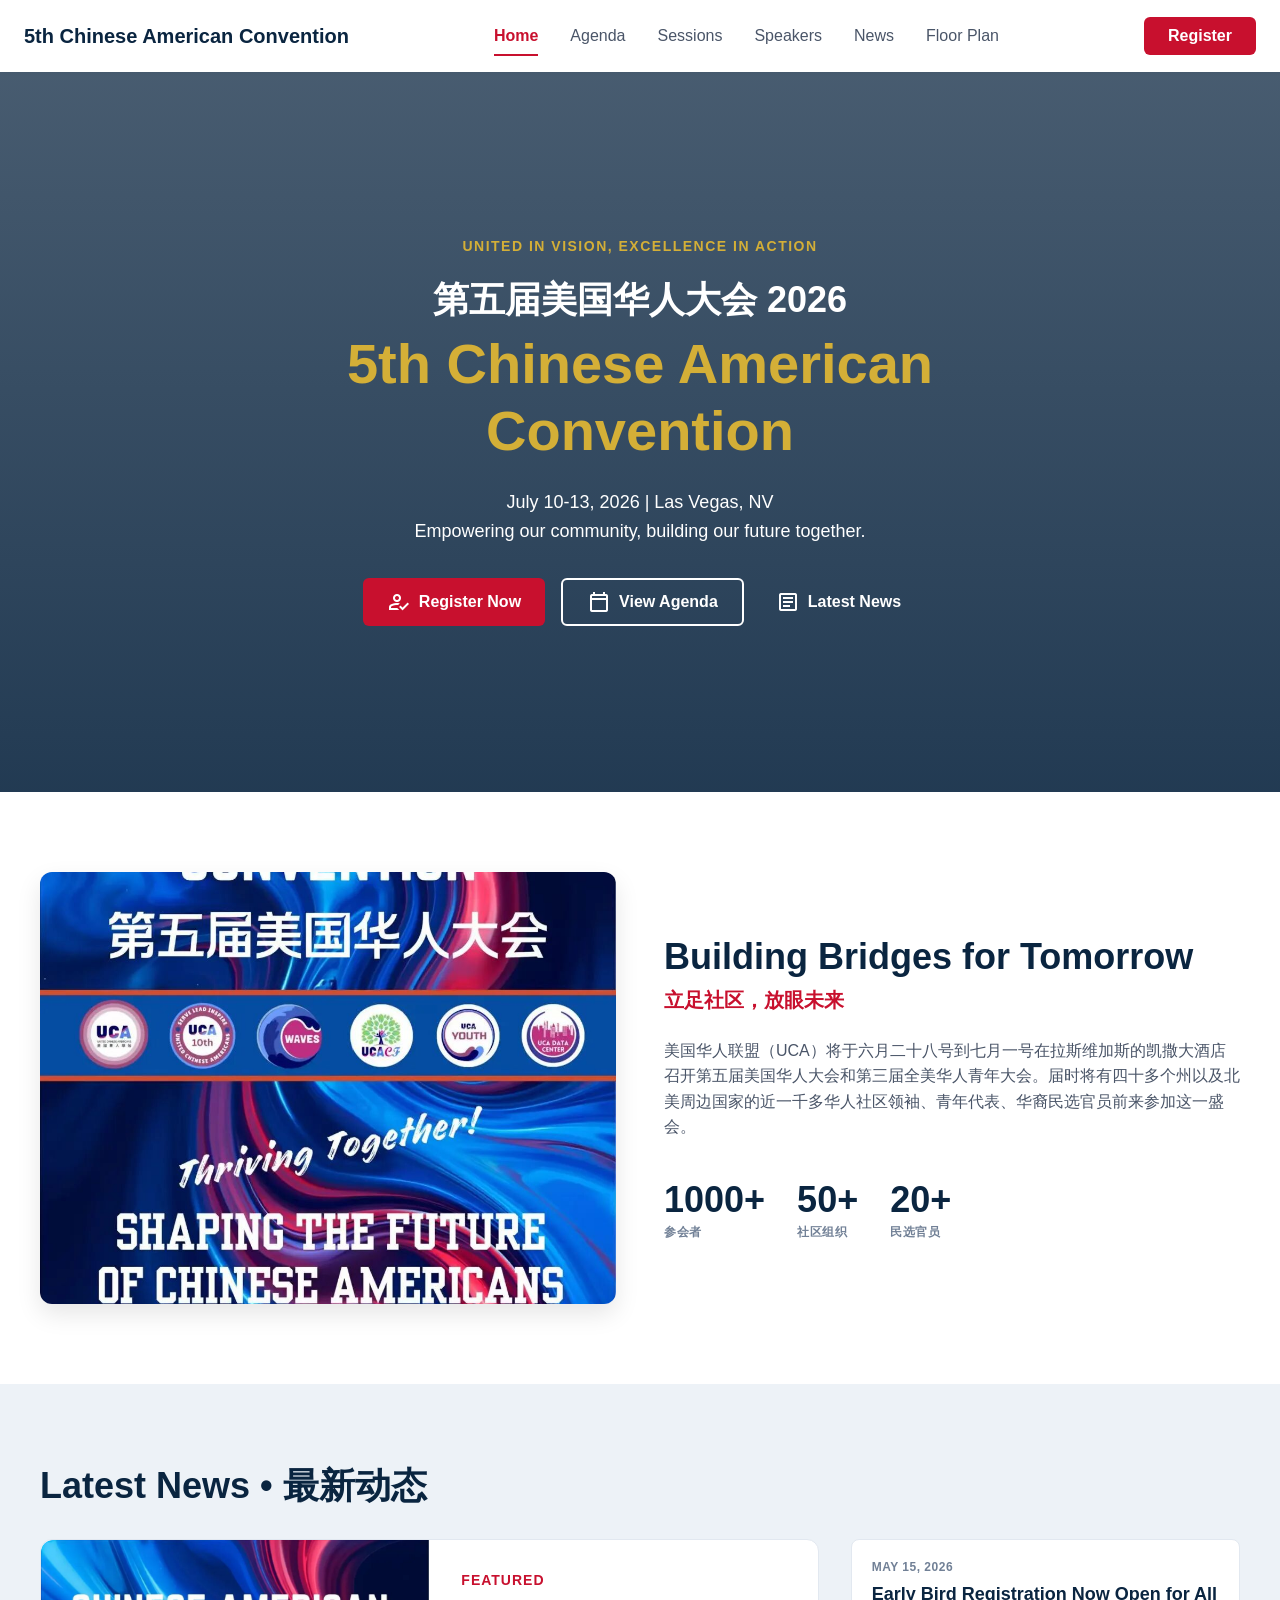
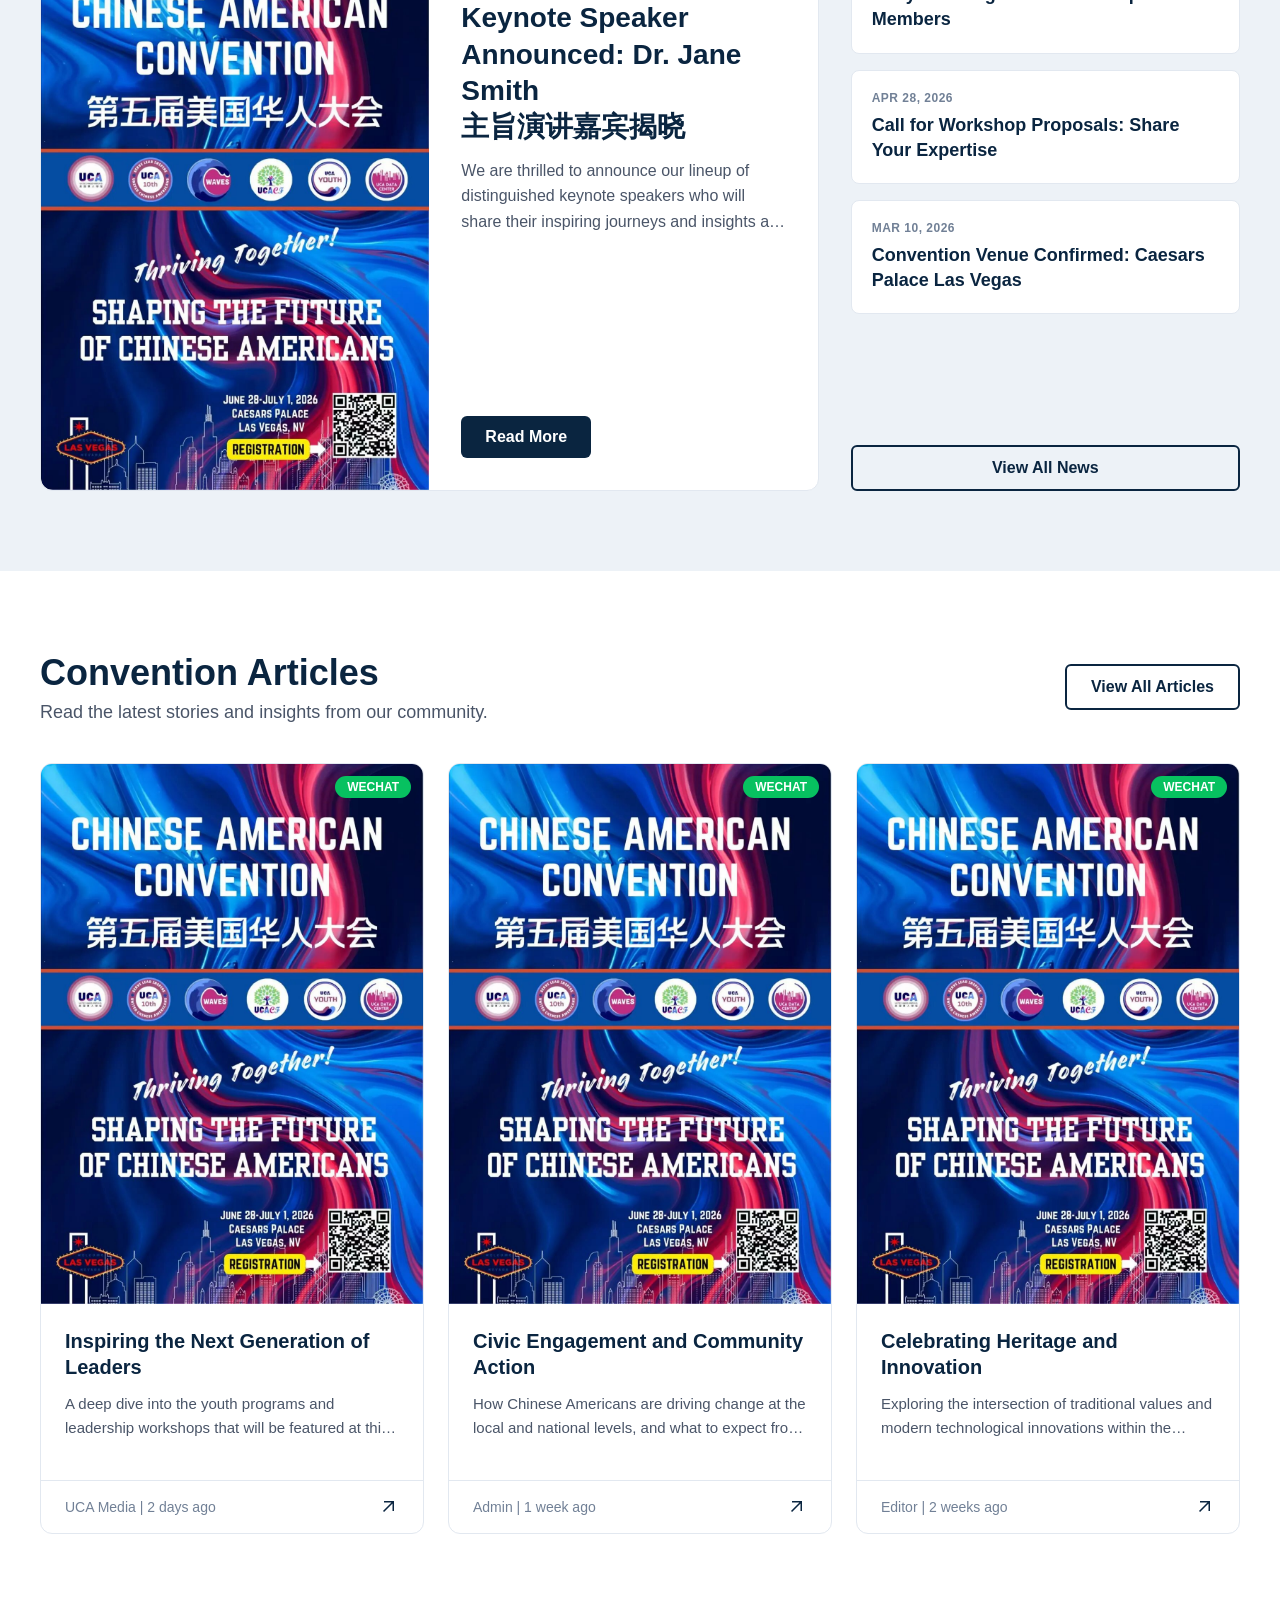
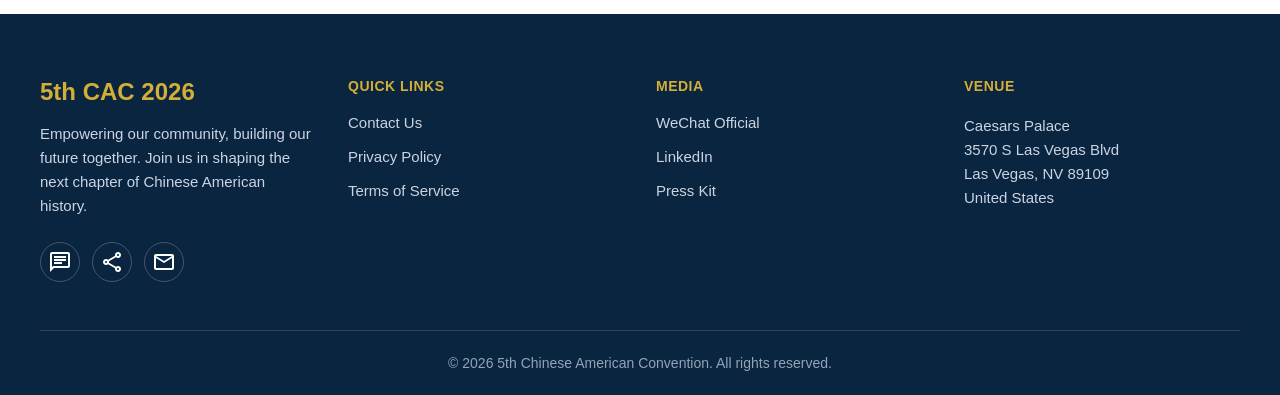
==== index.html @ f48f03fc "index video" ====
<!DOCTYPE html>
<html lang="en">

<head>
    <meta charset="UTF-8">
    <meta name="viewport" content="width=device-width, initial-scale=1.0">
    <title>5th Chinese American Convention</title>

    <!-- Google Material Icons for CTA buttons -->
    <link rel="stylesheet"
        href="https://fonts.googleapis.com/css2?family=Material+Symbols+Outlined:opsz,wght,FILL,GRAD@24,400,0,0" />

    <link rel="stylesheet" href="global.css">
    <link rel="stylesheet" href="styles/index.css">
</head>

<body>
    <!-- Header is injected dynamically here -->
    <div id="header-placeholder"></div>

    <main>
        <section class="hero-section">
            <!-- Background Video -->
            <video class="hero-video-bg" autoplay loop muted playsinline>
                <source src="images/index_cover1.mp4" type="video/mp4">
            </video>

            <div class="hero-content">
                <!-- Kicker -->
                <span class="kicker">United in Vision, Excellence in Action</span>

                <!-- Primary Heading -->
                <h1 class="hero-title">
                    <span class="title-zh">第五届美国华人大会 2026</span>
                    <span class="title-en">5th Chinese American Convention</span>
                </h1>

                <!-- Subheading -->
                <p class="hero-subtitle">July 10-13, 2026 | Las Vegas, NV<br>Empowering our community, building our
                    future together.</p>

                <!-- Button Group -->
                <div class="cta-group">
                    <a href="#" class="btn btn-primary"><span class="material-symbols-outlined">how_to_reg</span>
                        Register Now</a>
                    <a href="#" class="btn btn-secondary"><span class="material-symbols-outlined">calendar_today</span>
                        View Agenda</a>
                    <a href="#" class="btn btn-tertiary"><span class="material-symbols-outlined">article</span> Latest
                        News</a>
                </div>
            </div>
        </section>

        <!-- Split-Screen Feature Section -->
        <section class="feature-section">
            <div class="feature-container">
                <!-- Left Column: Media / Card Container -->
                <div class="feature-media">
                    <img src="images/convention_news3.png" alt="Convention Highlight" class="feature-image">
                </div>

                <!-- Right Column: Text Content & Stats Block -->
                <div class="feature-content">
                    <h2 class="feature-title">Building Bridges for Tomorrow</h2>
                    <h3 class="feature-subtitle">立足社区，放眼未来</h3>

                    <p class="feature-description">
                        美国华人联盟（UCA）将于六月二十八号到七月一号在拉斯维加斯的凯撒大酒店召开第五届美国华人大会和第三届全美华人青年大会。届时将有四十多个州以及北美周边国家的近一千多华人社区领袖、青年代表、华裔民选官员前来参加这一盛会。
                    </p>

                    <!-- Data Metrics / Stats Component -->
                    <div class="feature-stats">
                        <div class="stat-item">
                            <span class="stat-value">1000+</span>
                            <span class="stat-label">参会者</span>
                        </div>
                        <div class="stat-item">
                            <span class="stat-value">50+</span>
                            <span class="stat-label">社区组织</span>
                        </div>
                        <div class="stat-item">
                            <span class="stat-value">20+</span>
                            <span class="stat-label">民选官员</span>
                        </div>
                    </div>
                </div>
            </div>
        </section>

        <!-- Latest News Section -->
        <section class="news-section">
            <div class="news-container">
                <h2 class="news-section-title">Latest News • 最新动态</h2>

                <div class="news-grid-layout">
                    <!-- 1. Left Column: Featured Card Component -->
                    <div class="news-featured-col">
                        <article class="featured-card">
                            <div class="featured-media">
                                <img src="images/convention_news3.png" alt="Featured News Image">
                            </div>
                            <div class="featured-content">
                                <div class="featured-text-stack">
                                    <span class="featured-kicker">FEATURED</span>
                                    <h3 class="featured-title">Keynote Speaker Announced: Dr. Jane Smith <br> 主旨演讲嘉宾揭晓</h3>
                                    <p class="featured-snippet">We are thrilled to announce our lineup of distinguished keynote speakers who will share their inspiring journeys and insights at this year's convention. Join us in welcoming leaders who are shaping the future.</p>
                                </div>
                                <a href="#" class="btn-solid-navy">Read More</a>
                            </div>
                        </article>
                    </div>

                    <!-- 2. Right Column: Secondary Feed Stack -->
                    <div class="news-feed-col">
                        <div class="feed-stack">
                            <article class="feed-card">
                                <time class="feed-date">MAY 15, 2026</time>
                                <h4><a href="#" class="feed-title-link">Early Bird Registration Now Open for All Members</a></h4>
                            </article>
                            <article class="feed-card">
                                <time class="feed-date">APR 28, 2026</time>
                                <h4><a href="#" class="feed-title-link">Call for Workshop Proposals: Share Your Expertise</a></h4>
                            </article>
                            <article class="feed-card">
                                <time class="feed-date">MAR 10, 2026</time>
                                <h4><a href="#" class="feed-title-link">Convention Venue Confirmed: Caesars Palace Las Vegas</a></h4>
                            </article>
                        </div>
                        <!-- Global Navigation Button -->
                        <a href="#" class="btn-outline-navy">View All News</a>
                    </div>
                </div>
            </div>
        </section>

        <!-- Article Listing Section -->
        <section class="articles-section">
            <div class="articles-container">
                <!-- Section Header Block -->
                <div class="articles-header">
                    <div class="articles-title-stack">
                        <h2>Convention Articles</h2>
                        <p>Read the latest stories and insights from our community.</p>
                    </div>
                    
                    <a href="#" class="btn-outline-navy articles-view-all">View All Articles</a>
                </div>

                <!-- Card Grid Container -->
                <div class="articles-grid">
                    <!-- Article Card 1 -->
                    <article class="article-card">
                        <a href="#" class="article-card-link">
                            <div class="article-media">
                                <span class="article-badge">WeChat</span>
                                <img src="images/convention_news3.png" alt="Article Thumbnail">
                            </div>
                            <div class="article-body">
                                <h3 class="article-title">Inspiring the Next Generation of Leaders</h3>
                                <p class="article-excerpt">A deep dive into the youth programs and leadership workshops that will be featured at this year's convention to build our future together.</p>
                            </div>
                            <div class="article-footer">
                                <span class="article-meta">UCA Media | 2 days ago</span>
                                <span class="material-symbols-outlined article-icon">arrow_outward</span>
                            </div>
                        </a>
                    </article>

                    <!-- Article Card 2 -->
                    <article class="article-card">
                        <a href="#" class="article-card-link">
                            <div class="article-media">
                                <span class="article-badge">WeChat</span>
                                <img src="images/convention_news3.png" alt="Article Thumbnail">
                            </div>
                            <div class="article-body">
                                <h3 class="article-title">Civic Engagement and Community Action</h3>
                                <p class="article-excerpt">How Chinese Americans are driving change at the local and national levels, and what to expect from our policy roundtable discussions.</p>
                            </div>
                            <div class="article-footer">
                                <span class="article-meta">Admin | 1 week ago</span>
                                <span class="material-symbols-outlined article-icon">arrow_outward</span>
                            </div>
                        </a>
                    </article>

                    <!-- Article Card 3 -->
                    <article class="article-card">
                        <a href="#" class="article-card-link">
                            <div class="article-media">
                                <span class="article-badge">WeChat</span>
                                <img src="images/convention_news3.png" alt="Article Thumbnail">
                            </div>
                            <div class="article-body">
                                <h3 class="article-title">Celebrating Heritage and Innovation</h3>
                                <p class="article-excerpt">Exploring the intersection of traditional values and modern technological innovations within the Chinese American diaspora.</p>
                            </div>
                            <div class="article-footer">
                                <span class="article-meta">Editor | 2 weeks ago</span>
                                <span class="material-symbols-outlined article-icon">arrow_outward</span>
                            </div>
                        </a>
                    </article>
                </div>
            </div>
        </section>
    </main>

    <!-- Footer is injected dynamically here -->
    <div id="footer-placeholder"></div>

    <script src="global.js"></script>
    <script src="scripts/index.js"></script>
</body>

</html>
---- global.css ----
:root {
    --brand-navy: #0A2540;
    --brand-red: #C8102E;
    --text-grey: #4A5568;
    --light-grey: #EDF2F7;
    --border-grey: #E2E8F0;
    --bg-white: #ffffff;
    --font-family: -apple-system, BlinkMacSystemFont, "Segoe UI", Roboto, Helvetica, Arial, sans-serif;
}

* {
    margin: 0;
    padding: 0;
    box-sizing: border-box;
}

body {
    font-family: var(--font-family);
}

/* ==================================
   Main Navbar (Desktop Architecture)
==================================== */
.main-navbar {
    display: flex;
    align-items: center;
    justify-content: space-between;
    padding: 0 24px;
    height: 72px;
    background-color: var(--bg-white);
    box-shadow: 0 2px 4px rgba(0,0,0,0.05);
}

.brand-logo {
    font-weight: 700;
    color: var(--brand-navy);
    font-size: 1.25rem;
}

.desktop-nav ul {
    display: flex;
    list-style: none;
    gap: 32px;
}

.desktop-nav a {
    position: relative;
    text-decoration: none;
    color: var(--text-grey);
    font-weight: 400;
    padding: 8px 0;
    transition: color 0.3s ease;
}

/* Active Indicator with Left-to-Right Animation */
.desktop-nav a::after {
    content: '';
    position: absolute;
    left: 0;
    bottom: -4px;
    width: 100%;
    height: 2px;
    background-color: var(--brand-red);
    transform: scaleX(0);
    transform-origin: left;
    transition: transform 0.3s ease-in-out;
}

.desktop-nav a:hover {
    color: var(--brand-red);
}

.desktop-nav a:hover::after {
    transform: scaleX(1);
}

.desktop-nav a.active {
    color: var(--brand-red);
    font-weight: 700;
}

.desktop-nav a.active::after {
    transform: scaleX(1);
}

/* CTA Button */
.cta-btn {
    background-color: var(--brand-red);
    color: var(--bg-white);
    border: none;
    padding: 10px 24px;
    border-radius: 6px;
    font-weight: 700;
    font-size: 1rem;
    cursor: pointer;
    transition: background-color 0.2s ease;
}

.cta-btn:hover {
    background-color: #a80c25;
}

.mobile-only {
    display: none;
}

/* ==================================
   Mobile Drawer Overlay Layout
==================================== */
.drawer-overlay {
    position: fixed;
    top: 0; left: 0;
    width: 100%; height: 100%;
    background-color: rgba(10, 37, 64, 0.4);
    z-index: 998;
    opacity: 0;
    pointer-events: none;
    transition: opacity 0.3s ease;
}

.drawer-overlay.open {
    opacity: 1;
    pointer-events: auto;
}

.mobile-drawer {
    position: fixed;
    top: 0;
    right: -100%;
    width: 100%;
    max-width: 400px;
    height: 100vh;
    background-color: var(--bg-white);
    z-index: 999;
    display: flex;
    flex-direction: column;
    transition: right 0.4s cubic-bezier(0.4, 0, 0.2, 1);
    box-shadow: -4px 0 15px rgba(0, 0, 0, 0.1);
}

.mobile-drawer.open {
    right: 0;
}

.drawer-content {
    flex: 1;
    padding: 24px;
    overflow-y: auto;
    min-height: 0;
}

/* 1. Drawer Header */
.drawer-header {
    display: flex;
    justify-content: space-between;
    align-items: center;
    margin-bottom: 24px;
}

.drawer-brand {
    display: flex;
    align-items: center;
    gap: 8px;
    font-weight: 700;
    color: var(--brand-navy);
    font-size: 1.1rem;
}

.icon-5 {
    background-color: var(--brand-navy);
    color: var(--bg-white);
    width: 28px;
    height: 28px;
    display: inline-flex;
    align-items: center;
    justify-content: center;
    border-radius: 4px;
}

.close-btn {
    background: none;
    border: none;
    font-size: 2rem;
    color: var(--text-grey);
    cursor: pointer;
    line-height: 1;
}

/* 2. Localization Toggle */
.localization-toggle {
    display: flex;
    background-color: var(--light-grey);
    padding: 4px;
    border-radius: 24px;
    margin-bottom: 24px;
}

.lang-btn {
    flex: 1;
    border: none;
    background: transparent;
    padding: 10px;
    border-radius: 20px;
    font-weight: 600;
    color: var(--text-grey);
    cursor: pointer;
    transition: 0.3s;
}

.lang-btn.active {
    background-color: var(--brand-navy);
    color: var(--bg-white);
}

/* 3. Vertical Navigation Links */
.mobile-nav ul {
    list-style: none;
}

.mobile-nav a {
    display: block;
    padding: 16px;
    text-decoration: none;
    color: var(--brand-navy);
    font-weight: 700;
    border-radius: 8px;
    margin-bottom: 8px;
    transition: 0.2s;
}

.mobile-nav a.active {
    background-color: var(--brand-red);
    color: var(--bg-white);
    box-shadow: 0 4px 10px rgba(200, 16, 46, 0.25);
}

/* 5. Sticky Bottom CTA */
.drawer-footer {
    padding: 24px;
    background-color: var(--bg-white);
    border-top: 1px solid var(--border-grey);
}

.sticky-cta {
    width: 100%;
    display: inline-flex;
    align-items: center;
    justify-content: center;
    gap: 10px;
    background-color: var(--brand-red);
    color: var(--bg-white);
    padding: 16px;
    border: none;
    border-radius: 8px;
    font-size: 1rem;
    font-weight: 700;
    cursor: pointer;
}

.microcopy {
    text-align: center;
    margin-top: 12px;
    font-size: 0.75rem;
    color: var(--text-grey);
    text-transform: uppercase;
}

/* ==================================
   Responsive Viewport Architecture
==================================== */
@media (max-width: 768px) {
    .desktop-nav, .desktop-only {
        display: none;
    }
    .mobile-only {
        display: flex;
        background: none;
        border: none;
        color: var(--brand-navy);
        cursor: pointer;
        align-items: center;
    }
}

/* ==================================
   Global Footer Architecture
==================================== */
.main-footer {
    background-color: var(--brand-navy);
    color: var(--bg-white);
    padding: 64px 24px 24px;
}

.footer-container {
    max-width: 1200px;
    margin: 0 auto;
    display: flex;
    flex-direction: column;
}

/* 1. Main Footer Grid Layout */
.footer-grid {
    display: grid;
    grid-template-columns: repeat(4, 1fr);
    gap: 32px;
    margin-bottom: 48px;
}

.footer-col {
    display: flex;
    flex-direction: column;
}

.footer-brand {
    color: var(--gold-accent, #D4AF37);
    font-size: 1.5rem;
    font-weight: 800;
    margin-bottom: 16px;
}

.footer-summary {
    color: #CBD5E1; /* Light gray */
    font-size: 0.9375rem;
    line-height: 1.6;
    margin-bottom: 24px;
}

.social-icons {
    display: flex;
    flex-direction: row;
    gap: 12px;
}

.social-icon {
    display: inline-flex;
    align-items: center;
    justify-content: center;
    width: 40px;
    height: 40px;
    border-radius: 50%;
    border: 1px solid #475569;
    color: var(--bg-white);
    text-decoration: none;
    transition: all 0.2s ease;
}

.social-icon:hover {
    border-color: var(--gold-accent, #D4AF37);
    color: var(--gold-accent, #D4AF37);
    background-color: rgba(212, 175, 55, 0.1);
}

.footer-heading {
    color: var(--gold-accent, #D4AF37);
    font-size: 0.875rem;
    font-weight: 700;
    text-transform: uppercase;
    margin-bottom: 20px;
    letter-spacing: 0.5px;
}

.footer-nav {
    list-style: none;
    display: flex;
    flex-direction: column;
    gap: 16px;
    padding: 0;
}

.footer-nav a {
    color: #CBD5E1;
    text-decoration: none;
    font-size: 0.9375rem;
    transition: color 0.2s ease;
}

.footer-nav a:hover {
    color: var(--gold-accent, #D4AF37);
}

.footer-address {
    color: #CBD5E1;
    font-size: 0.9375rem;
    line-height: 1.6;
    font-style: normal;
}

/* 2. Copyright Sub-Footer Bar */
.footer-bottom {
    border-top: 1px solid #334155;
    padding-top: 24px;
    text-align: center;
}

.footer-bottom p {
    color: #94A3B8; /* Muted gray */
    font-size: 0.875rem;
}

/* Responsive Reflow Optimization */
@media (max-width: 900px) {
    .footer-grid {
        grid-template-columns: repeat(2, 1fr);
        gap: 40px 24px;
    }
}

@media (max-width: 768px) {
    .footer-grid {
        grid-template-columns: 1fr;
        gap: 40px;
    }
    
    .footer-bottom {
        padding-top: 32px;
    }
}
---- styles/index.css ----
:root {
    --gold-accent: #D4AF37;
}

/* ==================================
   1. Background Layer
==================================== */
.hero-section {
    position: relative;
    min-height: 80vh;
    display: flex;
    flex-direction: column;
    align-items: center;
    justify-content: center;
    text-align: center;
    padding: 60px 24px;
    overflow: hidden;
}

/* Dark blue overlay mask for the video */
.hero-section::before {
    content: "";
    position: absolute;
    top: 0;
    left: 0;
    width: 100%;
    height: 100%;
    background: linear-gradient(rgba(10, 37, 64, 0.75), rgba(10, 37, 64, 0.90));
    z-index: 1;
}

/* Background Video Layer */
.hero-video-bg {
    position: absolute;
    top: 0;
    left: 0;
    width: 100%;
    height: 100%;
    object-fit: cover;
    z-index: 0;
}

/* ==================================
   2. Typography Hierarchy
==================================== */
.hero-content {
    max-width: 900px;
    display: flex;
    flex-direction: column;
    align-items: center;
    gap: 24px;
    z-index: 2; /* Keep above the background video and overlay */
}

.kicker {
    font-size: 0.875rem;
    font-weight: 700;
    text-transform: uppercase;
    color: var(--gold-accent);
    letter-spacing: 1.5px;
}

.hero-title {
    display: flex;
    flex-direction: column;
    gap: 8px;
    line-height: 1.2;
}

.title-zh {
    color: #ffffff;
    font-size: 2.25rem;
    font-weight: 800;
}

.title-en {
    color: var(--gold-accent);
    font-size: 3.5rem;
    font-weight: 900;
}

.hero-subtitle {
    color: #ffffff;
    font-size: 1.125rem;
    font-weight: 400;
    line-height: 1.6;
    margin-bottom: 8px;
}

/* ==================================
   3. Button Group / CTA Cluster
==================================== */
.cta-group {
    display: flex;
    flex-direction: row;
    justify-content: center;
    align-items: center;
    gap: 16px;
    flex-wrap: wrap;
}

.btn {
    display: inline-flex;
    align-items: center;
    justify-content: center;
    gap: 8px;
    font-size: 1rem;
    font-weight: 600;
    text-decoration: none;
    border-radius: 6px;
    transition: all 0.2s ease-in-out;
}

.btn-primary {
    background-color: var(--brand-red, #C8102E);
    color: #ffffff;
    padding: 12px 24px;
}

.btn-secondary {
    background-color: transparent;
    color: #ffffff;
    border: 2px solid #ffffff;
    padding: 10px 24px; /* Account for 2px border to visually match primary height */
}

.btn-tertiary {
    color: #ffffff;
    padding: 12px 16px;
}

/* Hover States */
.btn-primary:hover { background-color: #a80c25; }
.btn-secondary:hover { background-color: rgba(255, 255, 255, 0.1); }
.btn-tertiary:hover { text-decoration: underline; color: var(--gold-accent); }

/* Responsiveness */
@media (max-width: 768px) {
    .title-zh { font-size: 1.75rem; }
    .title-en { font-size: 2.5rem; }
    .cta-group { flex-direction: column; width: 100%; }
    .btn { width: 100%; }
    .btn-tertiary { width: auto; }
}

/* ==================================
   Split-Screen Feature Section
==================================== */
.feature-section {
    padding: 80px 24px;
    background-color: var(--bg-white, #ffffff);
    display: flex;
    justify-content: center;
}

.feature-container {
    max-width: 1200px;
    width: 100%;
    display: grid;
    grid-template-columns: 1fr 1fr;
    gap: 48px;
    align-items: center;
}

/* 1. Left Column: Media / Card Container */
.feature-media {
    border-radius: 12px;
    overflow: hidden;
    box-shadow: 0 10px 25px rgba(0, 0, 0, 0.1);
    aspect-ratio: 4 / 3;
}

.feature-image {
    width: 100%;
    height: 100%;
    object-fit: cover;
    display: block;
}

/* 2. Right Column: Text Content & Stats Block */
.feature-content {
    display: flex;
    flex-direction: column;
    text-align: left;
}

.feature-title {
    color: var(--brand-navy, #0A2540);
    font-size: 2.25rem;
    font-weight: 800;
    margin-bottom: 8px;
    line-height: 1.2;
}

.feature-subtitle {
    color: var(--brand-red, #C8102E);
    font-size: 1.25rem;
    font-weight: 700;
    margin-bottom: 24px;
}

.feature-description {
    color: var(--text-grey, #4A5568);
    font-size: 1rem;
    line-height: 1.6;
    margin-bottom: 16px;
}

/* Data Metrics / Stats Component */
.feature-stats {
    display: flex;
    flex-direction: row;
    justify-content: flex-start;
    gap: 32px;
    margin-top: 24px;
}

.stat-item {
    display: flex;
    flex-direction: column;
    align-items: flex-start;
}

.stat-value {
    color: var(--brand-navy, #0A2540);
    font-size: 2.25rem;
    font-weight: 800;
    line-height: 1.1;
}

.stat-label {
    color: #718096; /* Lighter muted grey */
    font-size: 0.75rem;
    font-weight: 700;
    text-transform: uppercase;
    margin-top: 4px;
    letter-spacing: 0.5px;
}

/* Responsive Overrides */
@media (max-width: 900px) {
    .feature-container {
        grid-template-columns: 1fr;
        gap: 32px;
    }
    
    .feature-stats {
        gap: 24px;
        flex-wrap: wrap;
    }
}

/* ==================================
   Latest News Section
==================================== */
.news-section {
    padding: 80px 24px;
    background-color: var(--light-grey, #EDF2F7);
    display: flex;
    justify-content: center;
}

.news-container {
    max-width: 1200px;
    width: 100%;
    display: flex;
    flex-direction: column;
    gap: 32px;
}

.news-section-title {
    color: var(--brand-navy, #0A2540);
    font-size: 2.25rem;
    font-weight: 800;
    line-height: 1.2;
}

/* Grid Layout Architecture */
.news-grid-layout {
    display: grid;
    grid-template-columns: 2fr 1fr;
    gap: 32px;
}

/* 1. Left Column: Featured Card */
.news-featured-col {
    display: flex;
    flex-direction: column;
}

.featured-card {
    display: flex;
    flex-direction: row;
    background-color: var(--bg-white, #ffffff);
    border: 1px solid var(--border-grey, #E2E8F0);
    border-radius: 12px;
    overflow: hidden;
    height: 100%;
}

.featured-media {
    flex: 0 0 50%;
    border-top-left-radius: 12px;
    border-bottom-left-radius: 12px;
    overflow: hidden;
}

.featured-media img {
    width: 100%;
    height: 100%;
    object-fit: cover;
    display: block;
}

.featured-content {
    display: flex;
    flex-direction: column;
    justify-content: space-between;
    padding: 32px;
    flex: 1;
}

.featured-text-stack {
    display: flex;
    flex-direction: column;
    gap: 12px;
    margin-bottom: 24px;
}

.featured-kicker {
    color: var(--brand-red, #C8102E);
    font-size: 0.875rem;
    font-weight: 700;
    text-transform: uppercase;
    letter-spacing: 1px;
}

.featured-title {
    color: var(--brand-navy, #0A2540);
    font-size: 1.75rem;
    font-weight: 800;
    line-height: 1.3;
}

.featured-snippet {
    color: var(--text-grey, #4A5568);
    font-size: 1rem;
    line-height: 1.6;
    
    /* Text truncation controls */
    display: -webkit-box;
    -webkit-line-clamp: 3;
    -webkit-box-orient: vertical;
    overflow: hidden;
}

.btn-solid-navy {
    background-color: var(--brand-navy, #0A2540);
    color: var(--bg-white, #ffffff);
    padding: 12px 24px;
    border-radius: 6px;
    font-weight: 600;
    text-align: center;
    text-decoration: none;
    transition: background-color 0.2s ease;
    align-self: flex-start;
}

.btn-solid-navy:hover {
    background-color: #1a3c61;
}

/* 2. Right Column: Secondary Feed Stack */
.news-feed-col {
    display: flex;
    flex-direction: column;
    gap: 16px;
}

.feed-stack {
    display: flex;
    flex-direction: column;
    gap: 16px;
    flex: 1; /* Pushes the 'View All News' button to the baseline */
}

.feed-card {
    background-color: var(--bg-white, #ffffff);
    border: 1px solid var(--border-grey, #E2E8F0);
    border-radius: 8px;
    padding: 20px;
    display: flex;
    flex-direction: column;
    gap: 8px;
}

.feed-date {
    color: #718096;
    font-size: 0.75rem;
    font-weight: 700;
    text-transform: uppercase;
    letter-spacing: 0.5px;
}

.feed-title-link {
    color: var(--brand-navy, #0A2540);
    font-size: 1.125rem;
    font-weight: 700;
    text-decoration: none;
    line-height: 1.4;
    transition: color 0.2s ease;
}

.feed-title-link:hover {
    color: var(--brand-red, #C8102E);
}

.btn-outline-navy {
    background-color: transparent;
    border: 2px solid var(--brand-navy, #0A2540);
    color: var(--brand-navy, #0A2540);
    padding: 12px 24px;
    border-radius: 6px;
    font-weight: 600;
    text-align: center;
    text-decoration: none;
    margin-top: auto;
    transition: all 0.2s ease;
}

.btn-outline-navy:hover {
    background-color: var(--brand-navy, #0A2540);
    color: var(--bg-white, #ffffff);
}

/* Responsive Grid */
@media (max-width: 900px) {
    .news-grid-layout {
        grid-template-columns: 1fr;
    }

    .featured-card {
        flex-direction: column;
    }

    .featured-media {
        flex: auto;
        aspect-ratio: 16 / 9;
        border-bottom-left-radius: 0;
        border-top-right-radius: 12px;
    }
    
    .btn-solid-navy {
        align-self: stretch;
    }
}

/* ==================================
   Article Listing Section
==================================== */
.articles-section {
    padding: 80px 24px;
    background-color: var(--bg-white, #ffffff);
    display: flex;
    justify-content: center;
}

.articles-container {
    max-width: 1200px;
    width: 100%;
}

/* Section Header Block */
.articles-header {
    display: flex;
    justify-content: space-between;
    align-items: center;
    margin-bottom: 40px;
    flex-wrap: wrap;
    gap: 24px;
}

.articles-title-stack h2 {
    color: var(--brand-navy, #0A2540);
    font-size: 2.25rem;
    font-weight: 800;
    line-height: 1.2;
    margin-bottom: 8px;
}

.articles-title-stack p {
    color: var(--text-grey, #4A5568);
    font-size: 1.125rem;
}

.articles-view-all {
    margin-top: 0; /* Overrides .btn-outline-navy baseline push */
}

/* Card Grid Container */
.articles-grid {
    display: grid;
    grid-template-columns: repeat(3, 1fr);
    gap: 24px;
}

/* Individual Card Component */
.article-card {
    display: flex;
    flex-direction: column;
    background-color: var(--bg-white, #ffffff);
    border-radius: 12px;
    border: 1px solid var(--border-grey, #E2E8F0);
    overflow: hidden; /* Applies implicit border-radius to image */
    transition: transform 0.3s ease, box-shadow 0.3s ease;
}

.article-card:hover {
    transform: translateY(-4px);
    box-shadow: 0 12px 24px rgba(0, 0, 0, 0.08);
}

.article-card-link {
    text-decoration: none;
    color: inherit;
    display: flex;
    flex-direction: column;
    flex: 1;
}

.article-media {
    position: relative;
    aspect-ratio: 32 / 9; /* Cuts the height exactly in half */
}

.article-media img {
    width: 100%;
    height: 100%;
    object-fit: cover;
    display: block;
}

.article-badge {
    position: absolute;
    top: 12px;
    right: 12px;
    background-color: #07C160; /* Brand green for WeChat */
    color: #ffffff;
    font-size: 0.75rem;
    font-weight: 700;
    padding: 4px 12px;
    border-radius: 999px;
    text-transform: uppercase;
    z-index: 1;
}

.article-body {
    padding: 24px;
    display: flex;
    flex-direction: column;
    flex: 1;
}

.article-title {
    color: var(--brand-navy, #0A2540);
    font-size: 1.25rem;
    font-weight: 700;
    line-height: 1.3;
    margin-bottom: 12px;
}

.article-excerpt {
    color: var(--text-grey, #4A5568);
    font-size: 0.9375rem;
    line-height: 1.6;
    margin-bottom: 16px;
    /* Line-clamp strategy */
    display: -webkit-box;
    -webkit-line-clamp: 2;
    -webkit-box-orient: vertical;
    overflow: hidden;
}

.article-footer {
    border-top: 1px solid var(--border-grey, #E2E8F0);
    padding: 16px 24px;
    display: flex;
    justify-content: space-between;
    align-items: center;
    margin-top: auto;
}

.article-meta {
    color: #718096;
    font-size: 0.875rem;
    font-weight: 500;
}

.article-icon {
    color: var(--brand-navy, #0A2540);
    font-size: 1.25rem;
    transition: transform 0.2s ease;
}

.article-card:hover .article-icon {
    transform: translate(2px, -2px); /* Moves arrow slightly up-right on hover */
    color: var(--brand-red, #C8102E);
}

/* Responsive Reflows */
@media (max-width: 1024px) {
    .articles-grid {
        grid-template-columns: repeat(2, 1fr);
    }
}

@media (max-width: 768px) {
    .articles-header {
        flex-direction: column;
        align-items: stretch;
    }
    
    .articles-grid {
        grid-template-columns: 1fr;
    }
}
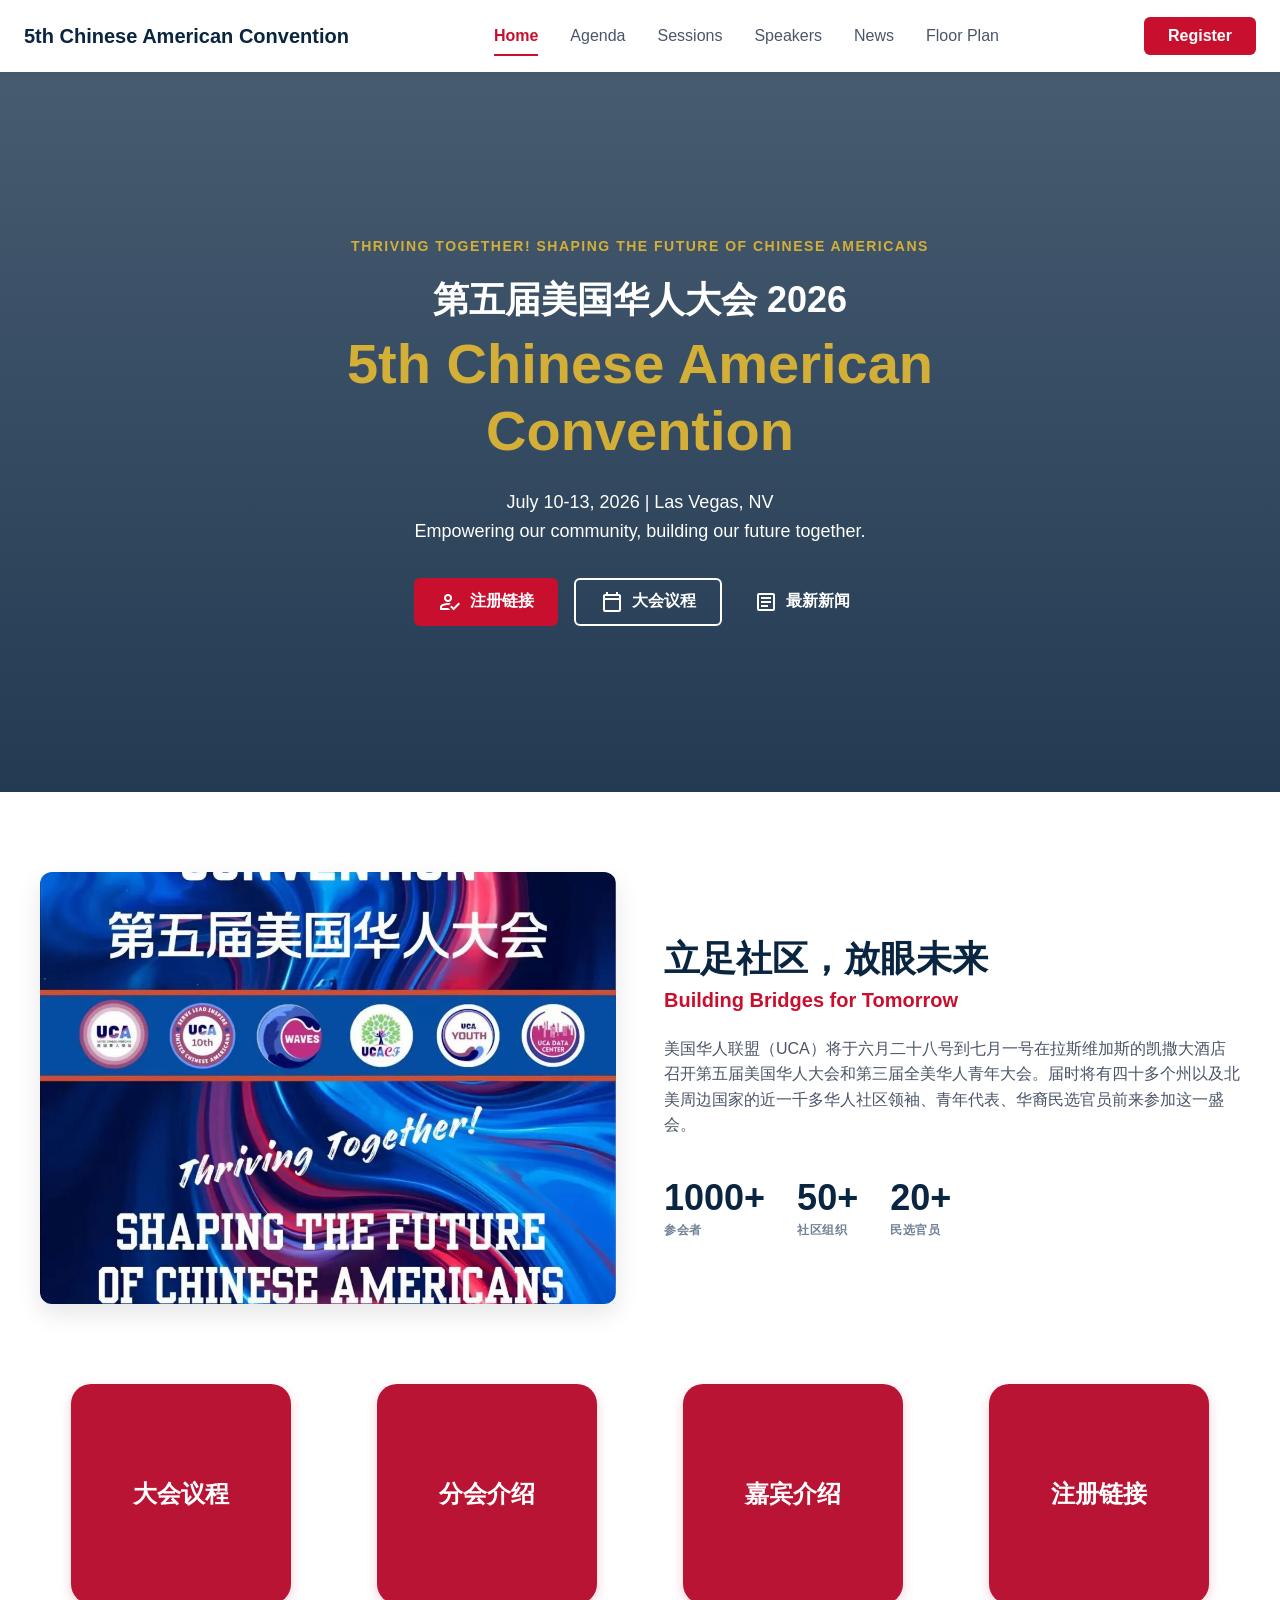
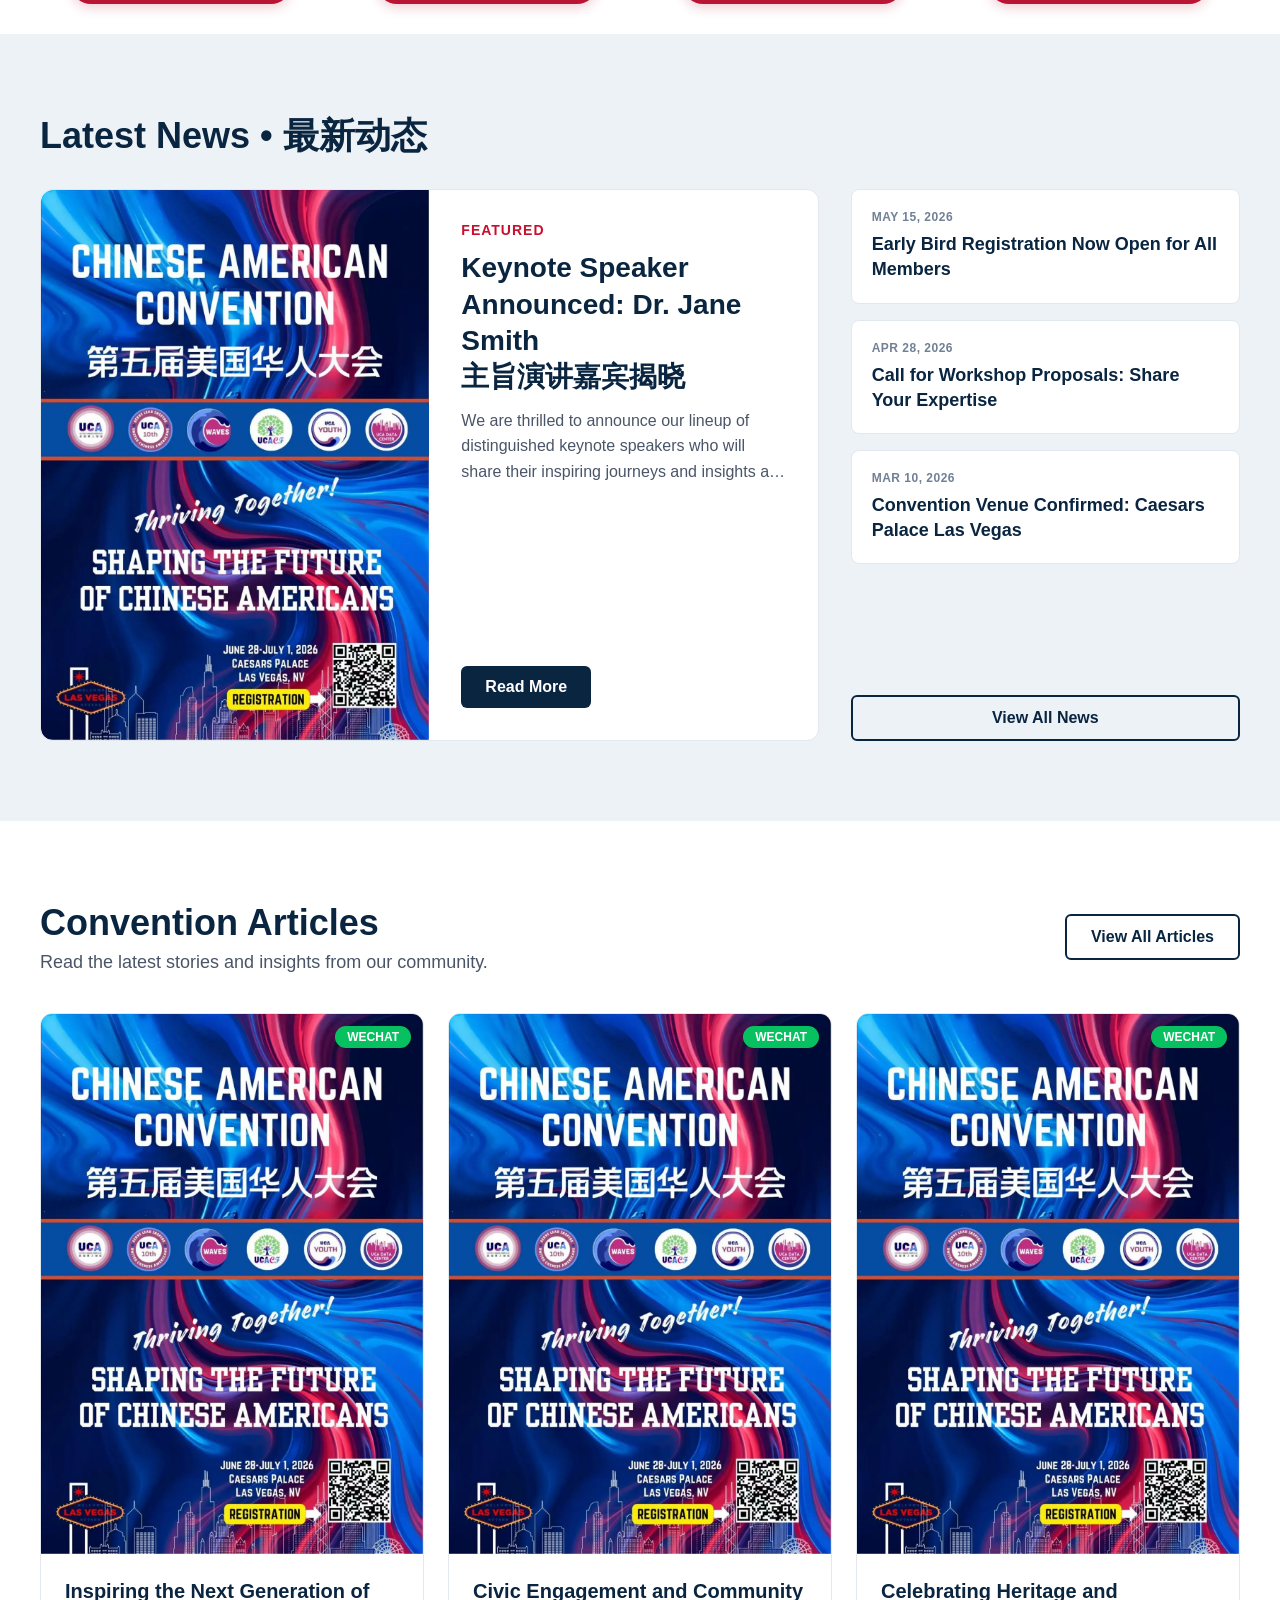
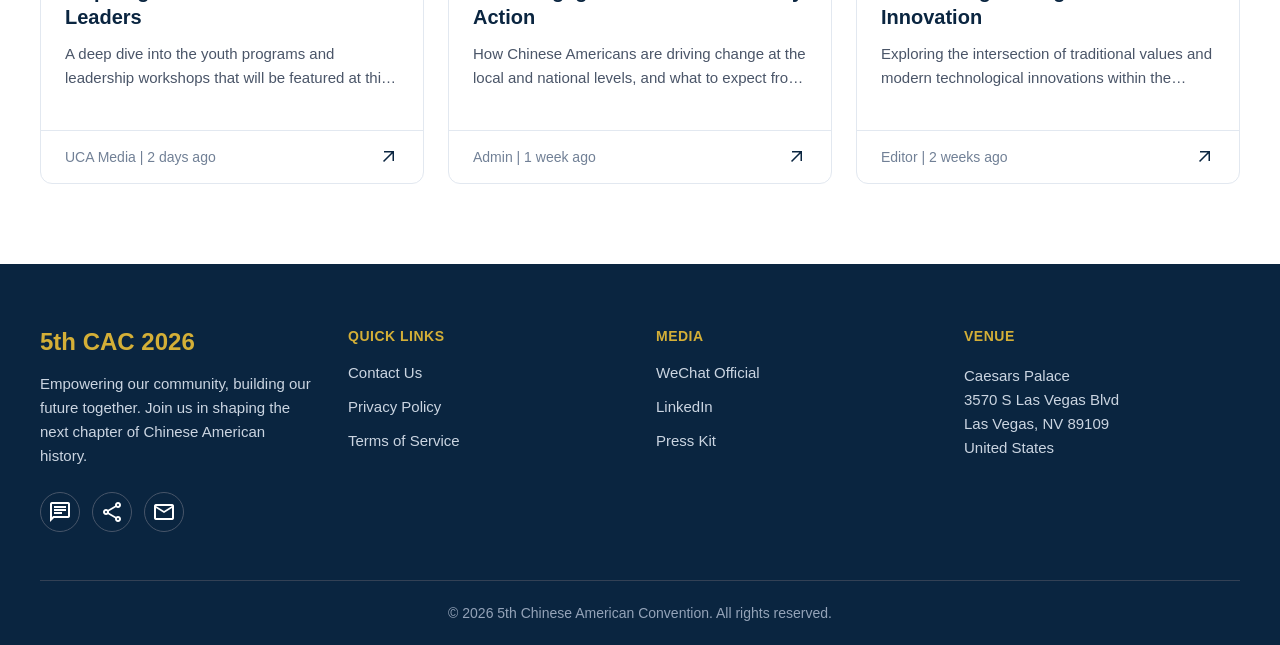
==== commit 035e11e8: "agenda" ====
--- a/index.html
+++ b/index.html
@@ -27,7 +27,7 @@
 
             <div class="hero-content">
                 <!-- Kicker -->
-                <span class="kicker">United in Vision, Excellence in Action</span>
+                <span class="kicker">Thriving Together! Shaping The Future of Chinese Americans</span>
 
                 <!-- Primary Heading -->
                 <h1 class="hero-title">
@@ -41,12 +41,11 @@
 
                 <!-- Button Group -->
                 <div class="cta-group">
-                    <a href="#" class="btn btn-primary"><span class="material-symbols-outlined">how_to_reg</span>
-                        Register Now</a>
+                    <a href="https://www.zeffy.com/en-US/ticketing/2026-chinese-american-convention-2" class="btn btn-primary"><span class="material-symbols-outlined">how_to_reg</span>
+                        注册链接</a>
                     <a href="#" class="btn btn-secondary"><span class="material-symbols-outlined">calendar_today</span>
-                        View Agenda</a>
-                    <a href="#" class="btn btn-tertiary"><span class="material-symbols-outlined">article</span> Latest
-                        News</a>
+                        大会议程</a>
+                    <a href="#" class="btn btn-tertiary"><span class="material-symbols-outlined">article</span> 最新新闻</a>
                 </div>
             </div>
         </section>
@@ -61,8 +60,8 @@
 
                 <!-- Right Column: Text Content & Stats Block -->
                 <div class="feature-content">
-                    <h2 class="feature-title">Building Bridges for Tomorrow</h2>
-                    <h3 class="feature-subtitle">立足社区，放眼未来</h3>
+                    <h2 class="feature-title">立足社区，放眼未来</h2>
+                    <h3 class="feature-subtitle">Building Bridges for Tomorrow</h3>
 
                     <p class="feature-description">
                         美国华人联盟（UCA）将于六月二十八号到七月一号在拉斯维加斯的凯撒大酒店召开第五届美国华人大会和第三届全美华人青年大会。届时将有四十多个州以及北美周边国家的近一千多华人社区领袖、青年代表、华裔民选官员前来参加这一盛会。
@@ -84,6 +83,16 @@
                         </div>
                     </div>
                 </div>
+            </div>
+        </section>
+
+        <!-- Banded Quick Links Section -->
+        <section class="banded-links-section">
+            <div class="banded-links-container">
+                <a href="#" class="banded-btn">大会议程</a>
+                <a href="#" class="banded-btn">分会介绍</a>
+                <a href="#" class="banded-btn">嘉宾介绍</a>
+                <a href="https://www.zeffy.com/en-US/ticketing/2026-chinese-american-convention-2" class="banded-btn">注册链接</a>
             </div>
         </section>
 
--- a/global.css
+++ b/global.css
@@ -14,8 +14,17 @@
     box-sizing: border-box;
 }
 
+html {
+    scroll-behavior: smooth;
+}
+
 body {
     font-family: var(--font-family);
+}
+
+/* Allow the dynamically injected sticky header to attach to the body viewport */
+#header-placeholder {
+    display: contents;
 }
 
 /* ==================================
@@ -27,6 +36,9 @@
     justify-content: space-between;
     padding: 0 24px;
     height: 72px;
+    position: sticky;
+    top: 0;
+    z-index: 997; /* Sits just below the mobile overlay (998) and drawer (999) */
     background-color: var(--bg-white);
     box-shadow: 0 2px 4px rgba(0,0,0,0.05);
 }
@@ -93,6 +105,8 @@
     font-weight: 700;
     font-size: 1rem;
     cursor: pointer;
+    text-decoration: none;
+    display: inline-block;
     transition: background-color 0.2s ease;
 }
 
@@ -254,6 +268,7 @@
     border-radius: 8px;
     font-size: 1rem;
     font-weight: 700;
+    text-decoration: none;
     cursor: pointer;
 }
 
--- a/styles/index.css
+++ b/styles/index.css
@@ -247,6 +247,60 @@
     .feature-stats {
         gap: 24px;
         flex-wrap: wrap;
+    }
+}
+
+/* ==================================
+   Banded Links Section
+==================================== */
+.banded-links-section {
+    padding: 0px 30px 30px 30px;
+    background-color: var(--bg-white, #ffffff);
+    display: flex;
+    justify-content: center;
+}
+
+.banded-links-container {
+    max-width: 1200px;
+    width: 100%;
+    display: grid;
+    grid-template-columns: repeat(4, 1fr);
+    gap: 24px;
+    justify-items: center;
+}
+
+.banded-btn {
+    display: flex;
+    align-items: center;
+    justify-content: center;
+    background-color: #BA1434;
+    color: #ffffff;
+    font-size: 1.5rem;
+    font-weight: 700;
+    text-decoration: none;
+    width: 100%;
+    max-width: 220px;
+    aspect-ratio: 1 / 1;
+    border-radius: 20px;
+    transition: background-color 0.2s ease, transform 0.2s ease, box-shadow 0.2s ease;
+    box-shadow: 0 4px 12px rgba(186, 20, 52, 0.2);
+}
+
+.banded-btn:hover {
+    background-color: #680016;
+    transform: translateY(-4px);
+    box-shadow: 0 8px 24px rgba(104, 0, 22, 0.3);
+}
+
+@media (max-width: 768px) {
+    .banded-links-container {
+        grid-template-columns: repeat(2, 1fr);
+        gap: 16px;
+    }
+    
+    .banded-btn {
+        font-size: 1.25rem;
+        border-radius: 16px;
     }
 }
 
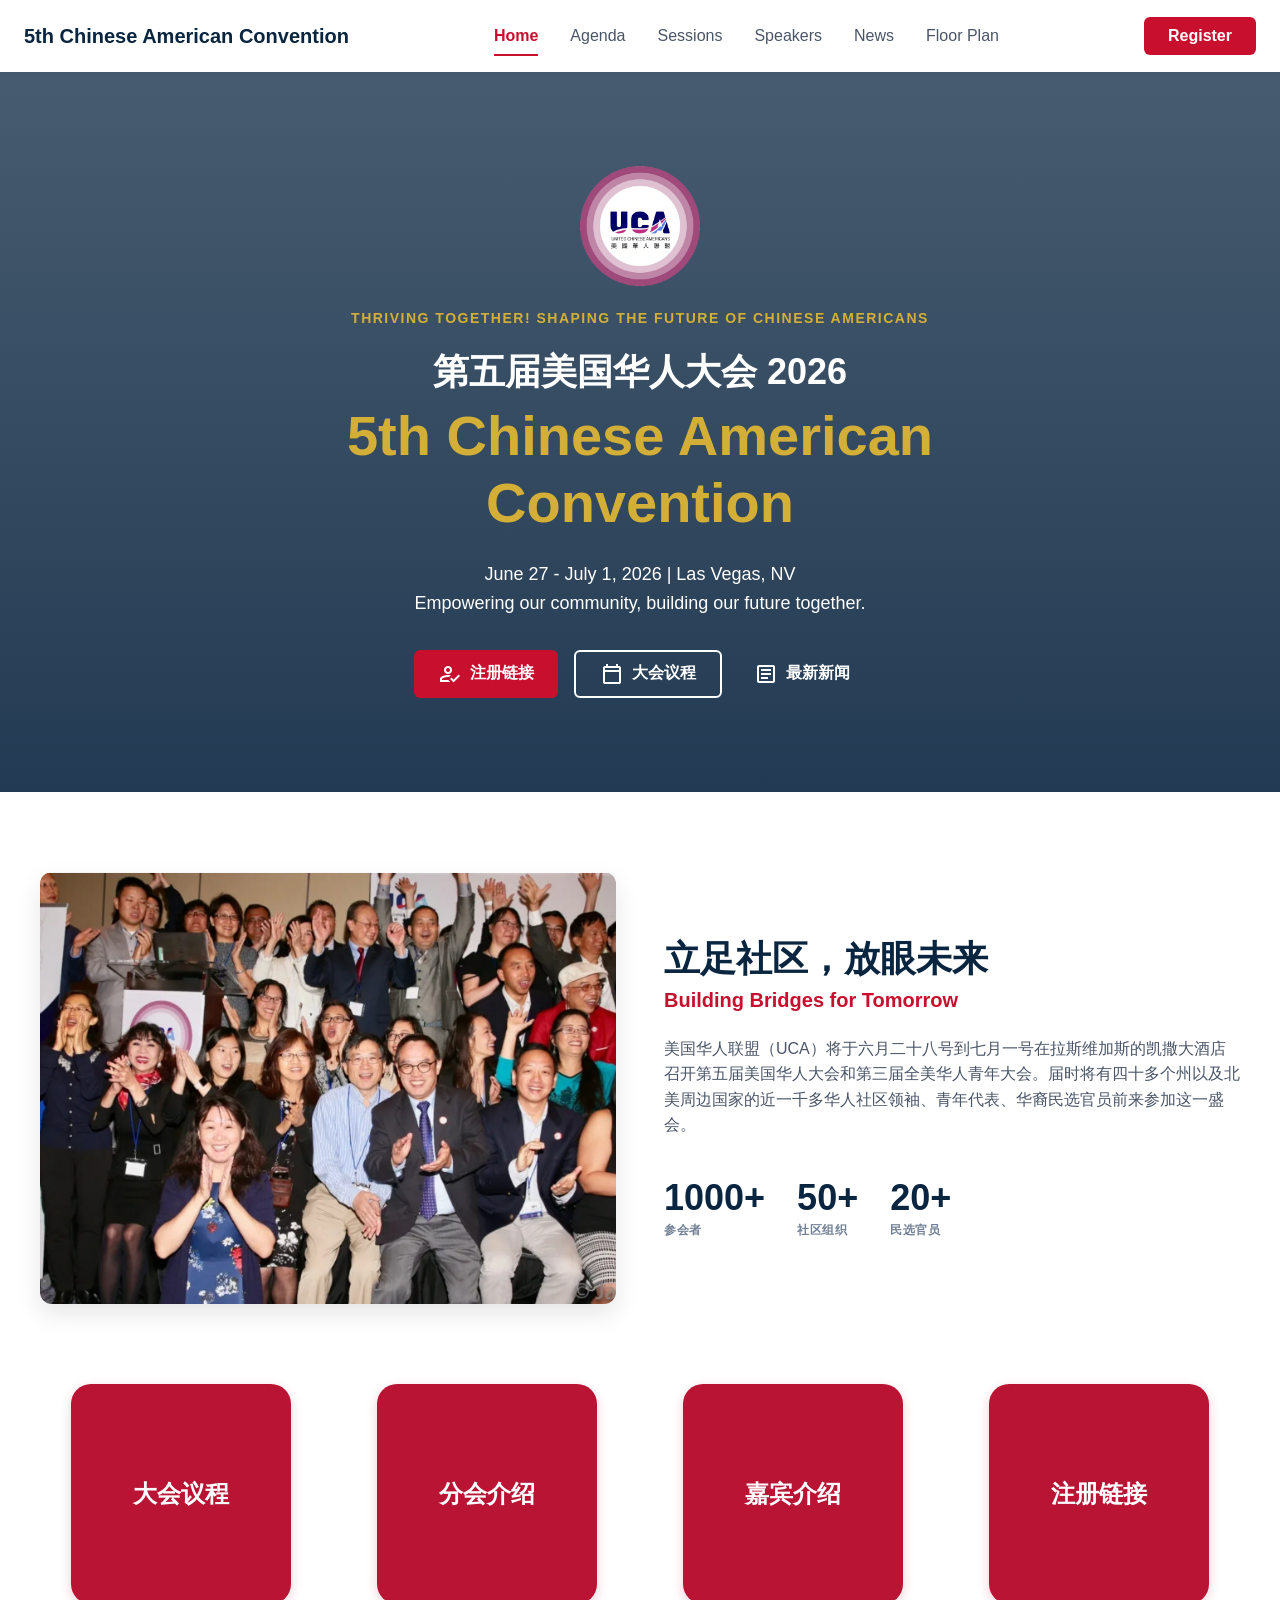
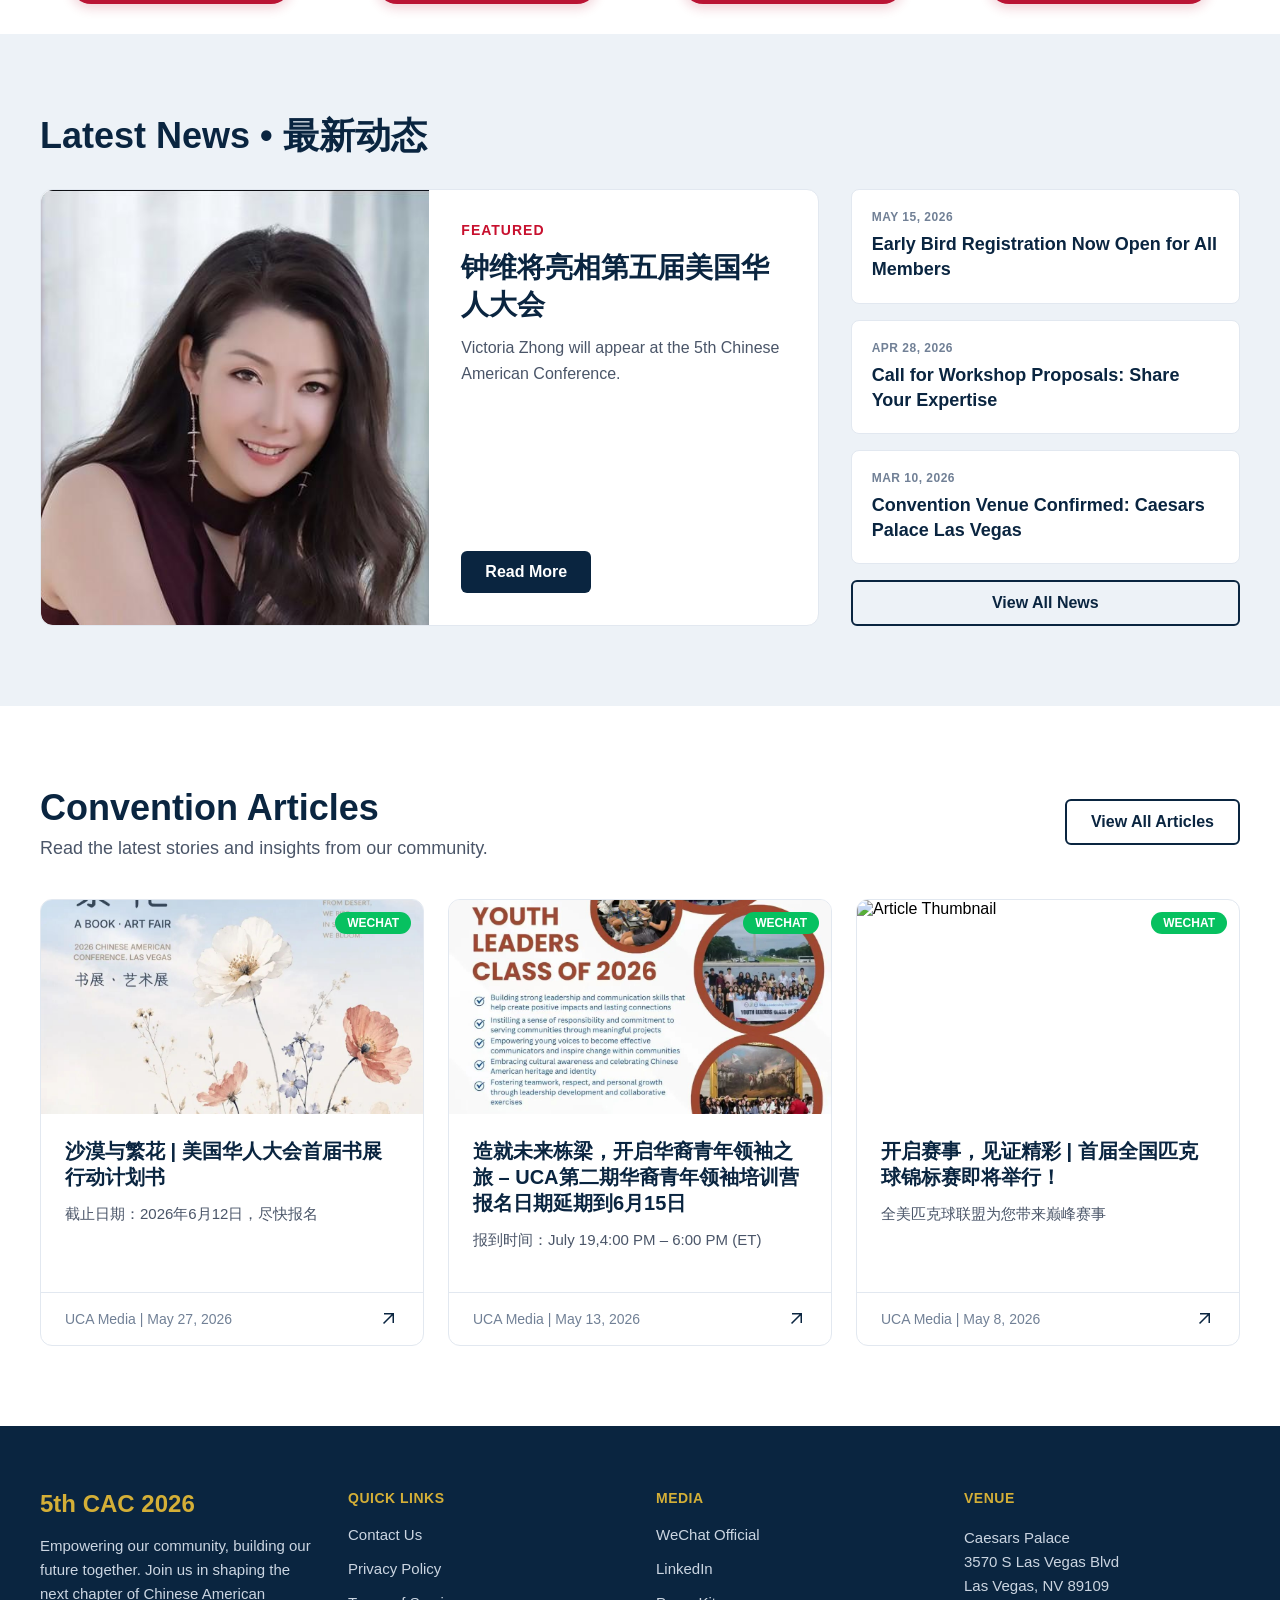
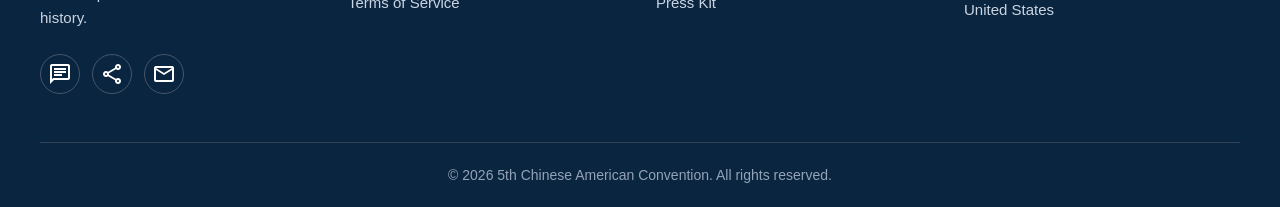
==== commit aa5f3578: "article" ====
--- a/index.html
+++ b/index.html
@@ -26,6 +26,9 @@
             </video>
 
             <div class="hero-content">
+                <!-- Hero Logo -->
+                <img src="images/logo.png" alt="UCA Logo" class="hero-logo">
+
                 <!-- Kicker -->
                 <span class="kicker">Thriving Together! Shaping The Future of Chinese Americans</span>
 
@@ -36,16 +39,16 @@
                 </h1>
 
                 <!-- Subheading -->
-                <p class="hero-subtitle">July 10-13, 2026 | Las Vegas, NV<br>Empowering our community, building our
+                <p class="hero-subtitle">June 27 - July 1, 2026 | Las Vegas, NV<br>Empowering our community, building our
                     future together.</p>
 
                 <!-- Button Group -->
                 <div class="cta-group">
                     <a href="https://www.zeffy.com/en-US/ticketing/2026-chinese-american-convention-2" class="btn btn-primary"><span class="material-symbols-outlined">how_to_reg</span>
                         注册链接</a>
-                    <a href="#" class="btn btn-secondary"><span class="material-symbols-outlined">calendar_today</span>
+                    <a href="agenda.html" class="btn btn-secondary"><span class="material-symbols-outlined">calendar_today</span>
                         大会议程</a>
-                    <a href="#" class="btn btn-tertiary"><span class="material-symbols-outlined">article</span> 最新新闻</a>
+                    <a href="news.html" class="btn btn-tertiary"><span class="material-symbols-outlined">article</span> 最新新闻</a>
                 </div>
             </div>
         </section>
@@ -55,7 +58,7 @@
             <div class="feature-container">
                 <!-- Left Column: Media / Card Container -->
                 <div class="feature-media">
-                    <img src="images/convention_news3.png" alt="Convention Highlight" class="feature-image">
+                    <img src="images/about1.png" alt="Convention Highlight" class="feature-image">
                 </div>
 
                 <!-- Right Column: Text Content & Stats Block -->
@@ -89,10 +92,10 @@
         <!-- Banded Quick Links Section -->
         <section class="banded-links-section">
             <div class="banded-links-container">
-                <a href="#" class="banded-btn">大会议程</a>
-                <a href="#" class="banded-btn">分会介绍</a>
-                <a href="#" class="banded-btn">嘉宾介绍</a>
-                <a href="https://www.zeffy.com/en-US/ticketing/2026-chinese-american-convention-2" class="banded-btn">注册链接</a>
+                <a href="agenda.html" class="banded-btn">大会议程</a>
+                <a href="sessions.html" class="banded-btn">分会介绍</a>
+                <a href="speakers.html" class="banded-btn">嘉宾介绍</a>
+                <a href="register.html" class="banded-btn">注册链接</a>
             </div>
         </section>
 
@@ -106,13 +109,13 @@
                     <div class="news-featured-col">
                         <article class="featured-card">
                             <div class="featured-media">
-                                <img src="images/convention_news3.png" alt="Featured News Image">
+                                <img src="images/news_cover1.png" alt="Featured News Image">
                             </div>
                             <div class="featured-content">
                                 <div class="featured-text-stack">
                                     <span class="featured-kicker">FEATURED</span>
-                                    <h3 class="featured-title">Keynote Speaker Announced: Dr. Jane Smith <br> 主旨演讲嘉宾揭晓</h3>
-                                    <p class="featured-snippet">We are thrilled to announce our lineup of distinguished keynote speakers who will share their inspiring journeys and insights at this year's convention. Join us in welcoming leaders who are shaping the future.</p>
+                                    <h3 class="featured-title">钟维将亮相第五届美国华人大会</h3>
+                                    <p class="featured-snippet">Victoria Zhong will appear at the 5th Chinese American Conference.</p>
                                 </div>
                                 <a href="#" class="btn-solid-navy">Read More</a>
                             </div>
@@ -136,7 +139,7 @@
                             </article>
                         </div>
                         <!-- Global Navigation Button -->
-                        <a href="#" class="btn-outline-navy">View All News</a>
+                        <a href="news.html" class="btn-outline-navy">View All News</a>
                     </div>
                 </div>
             </div>
@@ -152,24 +155,24 @@
                         <p>Read the latest stories and insights from our community.</p>
                     </div>
                     
-                    <a href="#" class="btn-outline-navy articles-view-all">View All Articles</a>
+                    <a href="articles.html" class="btn-outline-navy articles-view-all">View All Articles</a>
                 </div>
 
                 <!-- Card Grid Container -->
                 <div class="articles-grid">
                     <!-- Article Card 1 -->
                     <article class="article-card">
-                        <a href="#" class="article-card-link">
+                        <a href="https://mp.weixin.qq.com/s/MqtF3pZge6TeVgnut93qeg?scene=1" class="article-card-link">
                             <div class="article-media">
                                 <span class="article-badge">WeChat</span>
-                                <img src="images/convention_news3.png" alt="Article Thumbnail">
+                                <img src="images/convention_news9.png" alt="Article Thumbnail">
                             </div>
                             <div class="article-body">
-                                <h3 class="article-title">Inspiring the Next Generation of Leaders</h3>
-                                <p class="article-excerpt">A deep dive into the youth programs and leadership workshops that will be featured at this year's convention to build our future together.</p>
+                                <h3 class="article-title">沙漠与繁花 | 美国华人大会首届书展行动计划书</h3>
+                                <p class="article-excerpt">截止日期：2026年6月12日，尽快报名</p>
                             </div>
                             <div class="article-footer">
-                                <span class="article-meta">UCA Media | 2 days ago</span>
+                                <span class="article-meta">UCA Media | May 27, 2026</span>
                                 <span class="material-symbols-outlined article-icon">arrow_outward</span>
                             </div>
                         </a>
@@ -177,17 +180,17 @@
 
                     <!-- Article Card 2 -->
                     <article class="article-card">
-                        <a href="#" class="article-card-link">
+                        <a href="https://mp.weixin.qq.com/s/d2V6_iBUA8VtDZWchRtn2w" class="article-card-link">
                             <div class="article-media">
                                 <span class="article-badge">WeChat</span>
-                                <img src="images/convention_news3.png" alt="Article Thumbnail">
+                                <img src="images/convention_news8.png" alt="Article Thumbnail">
                             </div>
                             <div class="article-body">
-                                <h3 class="article-title">Civic Engagement and Community Action</h3>
-                                <p class="article-excerpt">How Chinese Americans are driving change at the local and national levels, and what to expect from our policy roundtable discussions.</p>
+                                <h3 class="article-title">造就未来栋梁，开启华裔青年领袖之旅 – UCA第二期华裔青年领袖培训营报名日期延期到6月15日</h3>
+                                <p class="article-excerpt">报到时间：July 19,4:00 PM – 6:00 PM (ET)</p>
                             </div>
                             <div class="article-footer">
-                                <span class="article-meta">Admin | 1 week ago</span>
+                                <span class="article-meta">UCA Media | May 13, 2026</span>
                                 <span class="material-symbols-outlined article-icon">arrow_outward</span>
                             </div>
                         </a>
@@ -195,17 +198,17 @@
 
                     <!-- Article Card 3 -->
                     <article class="article-card">
-                        <a href="#" class="article-card-link">
+                        <a href="https://mp.weixin.qq.com/s/zHmTfgHHzSDSctxE2tROxQ" class="article-card-link">
                             <div class="article-media">
                                 <span class="article-badge">WeChat</span>
-                                <img src="images/convention_news3.png" alt="Article Thumbnail">
+                                <img src="images/convention_news7.png" alt="Article Thumbnail">
                             </div>
                             <div class="article-body">
-                                <h3 class="article-title">Celebrating Heritage and Innovation</h3>
-                                <p class="article-excerpt">Exploring the intersection of traditional values and modern technological innovations within the Chinese American diaspora.</p>
+                                <h3 class="article-title">开启赛事，见证精彩 | 首届全国匹克球锦标赛即将举行！</h3>
+                                <p class="article-excerpt">全美匹克球联盟为您带来巅峰赛事</p>
                             </div>
                             <div class="article-footer">
-                                <span class="article-meta">Editor | 2 weeks ago</span>
+                                <span class="article-meta">UCA Media | May 8, 2026</span>
                                 <span class="material-symbols-outlined article-icon">arrow_outward</span>
                             </div>
                         </a>
--- a/styles/index.css
+++ b/styles/index.css
@@ -52,6 +52,11 @@
     z-index: 2; /* Keep above the background video and overlay */
 }
 
+.hero-logo {
+    width: 120px;
+    height: auto;
+}
+
 .kicker {
     font-size: 0.875rem;
     font-weight: 700;
@@ -136,6 +141,7 @@
 
 /* Responsiveness */
 @media (max-width: 768px) {
+    .hero-logo { width: 90px; }
     .title-zh { font-size: 1.75rem; }
     .title-en { font-size: 2.5rem; }
     .cta-group { flex-direction: column; width: 100%; }
@@ -584,13 +590,17 @@
 
 .article-media {
     position: relative;
-    aspect-ratio: 32 / 9; /* Cuts the height exactly in half */
+    width: 100%;
+    aspect-ratio: 16 / 9; /* Matches the articles.html card ratio */
+    flex-shrink: 0;
+    overflow: hidden;
 }
 
 .article-media img {
     width: 100%;
     height: 100%;
     object-fit: cover;
+    object-position: center;
     display: block;
 }
 
@@ -630,7 +640,7 @@
     margin-bottom: 16px;
     /* Line-clamp strategy */
     display: -webkit-box;
-    -webkit-line-clamp: 2;
+    -webkit-line-clamp: 3;
     -webkit-box-orient: vertical;
     overflow: hidden;
 }
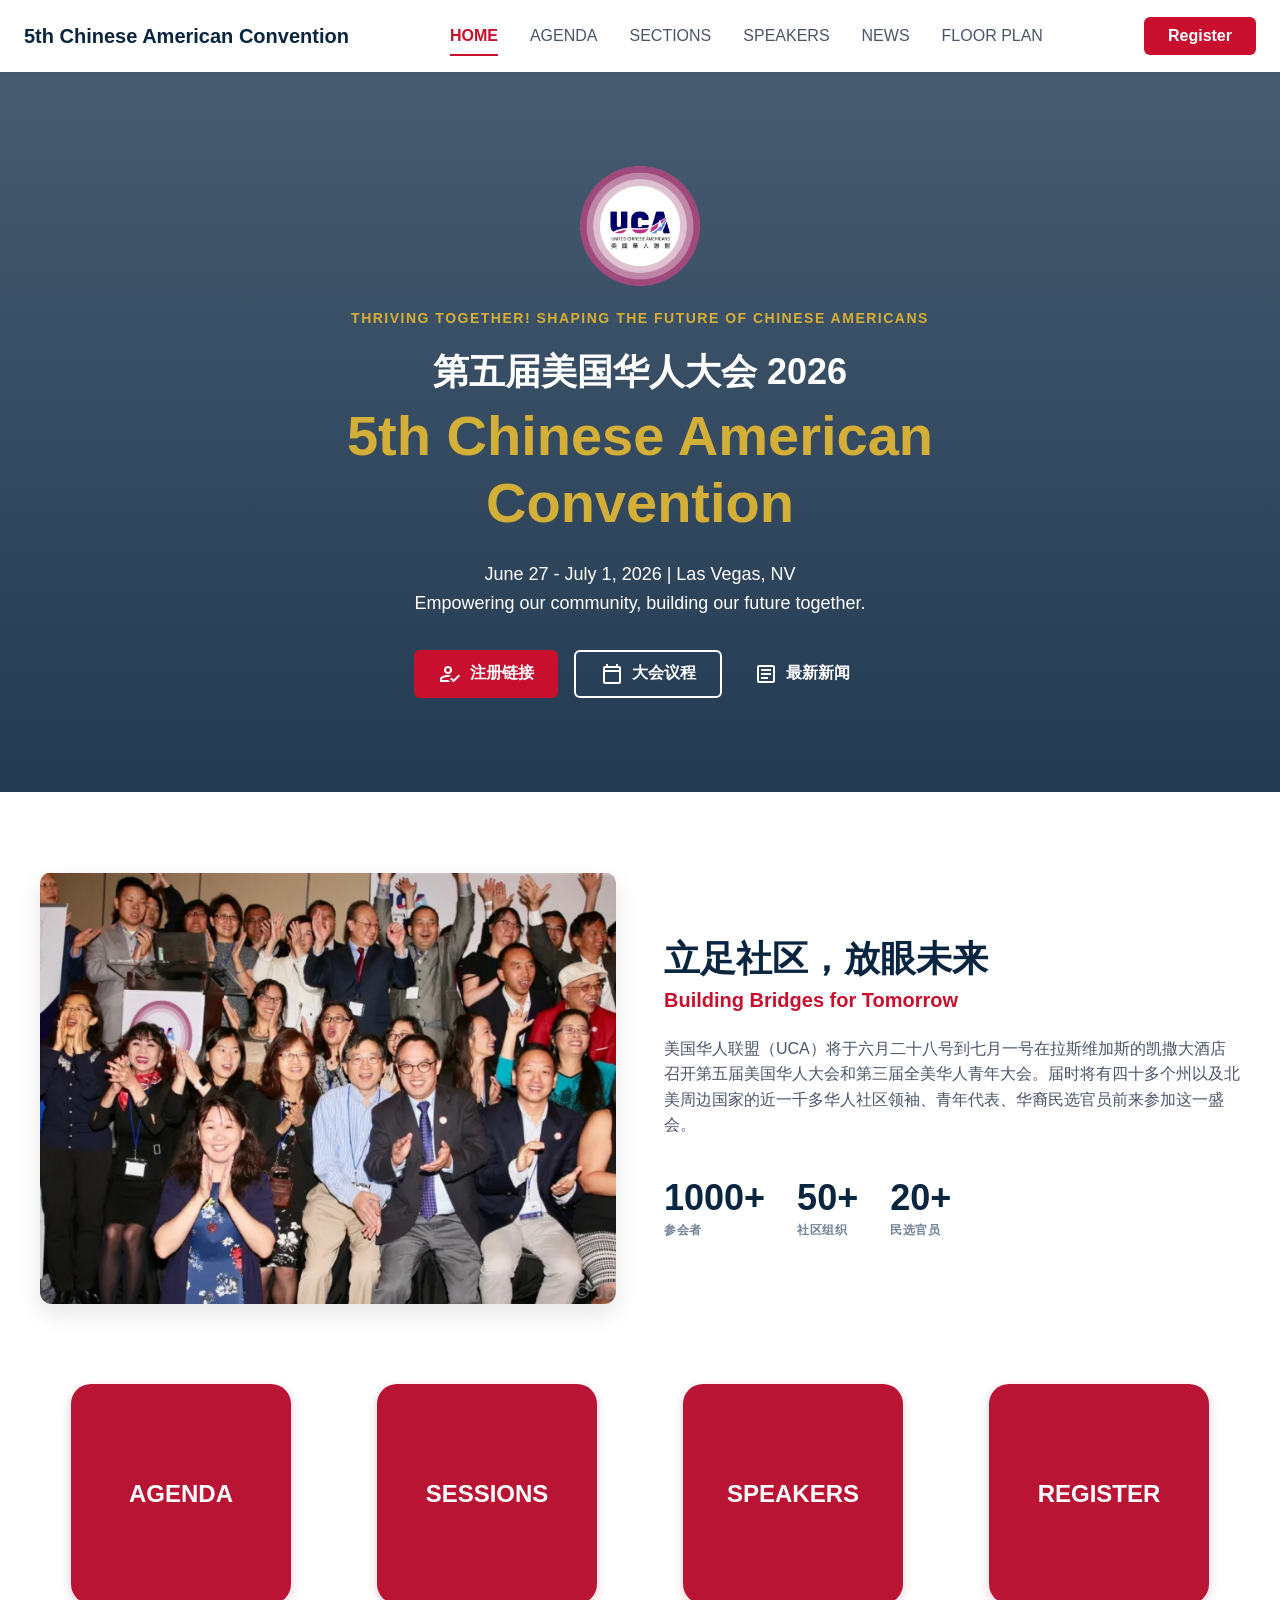
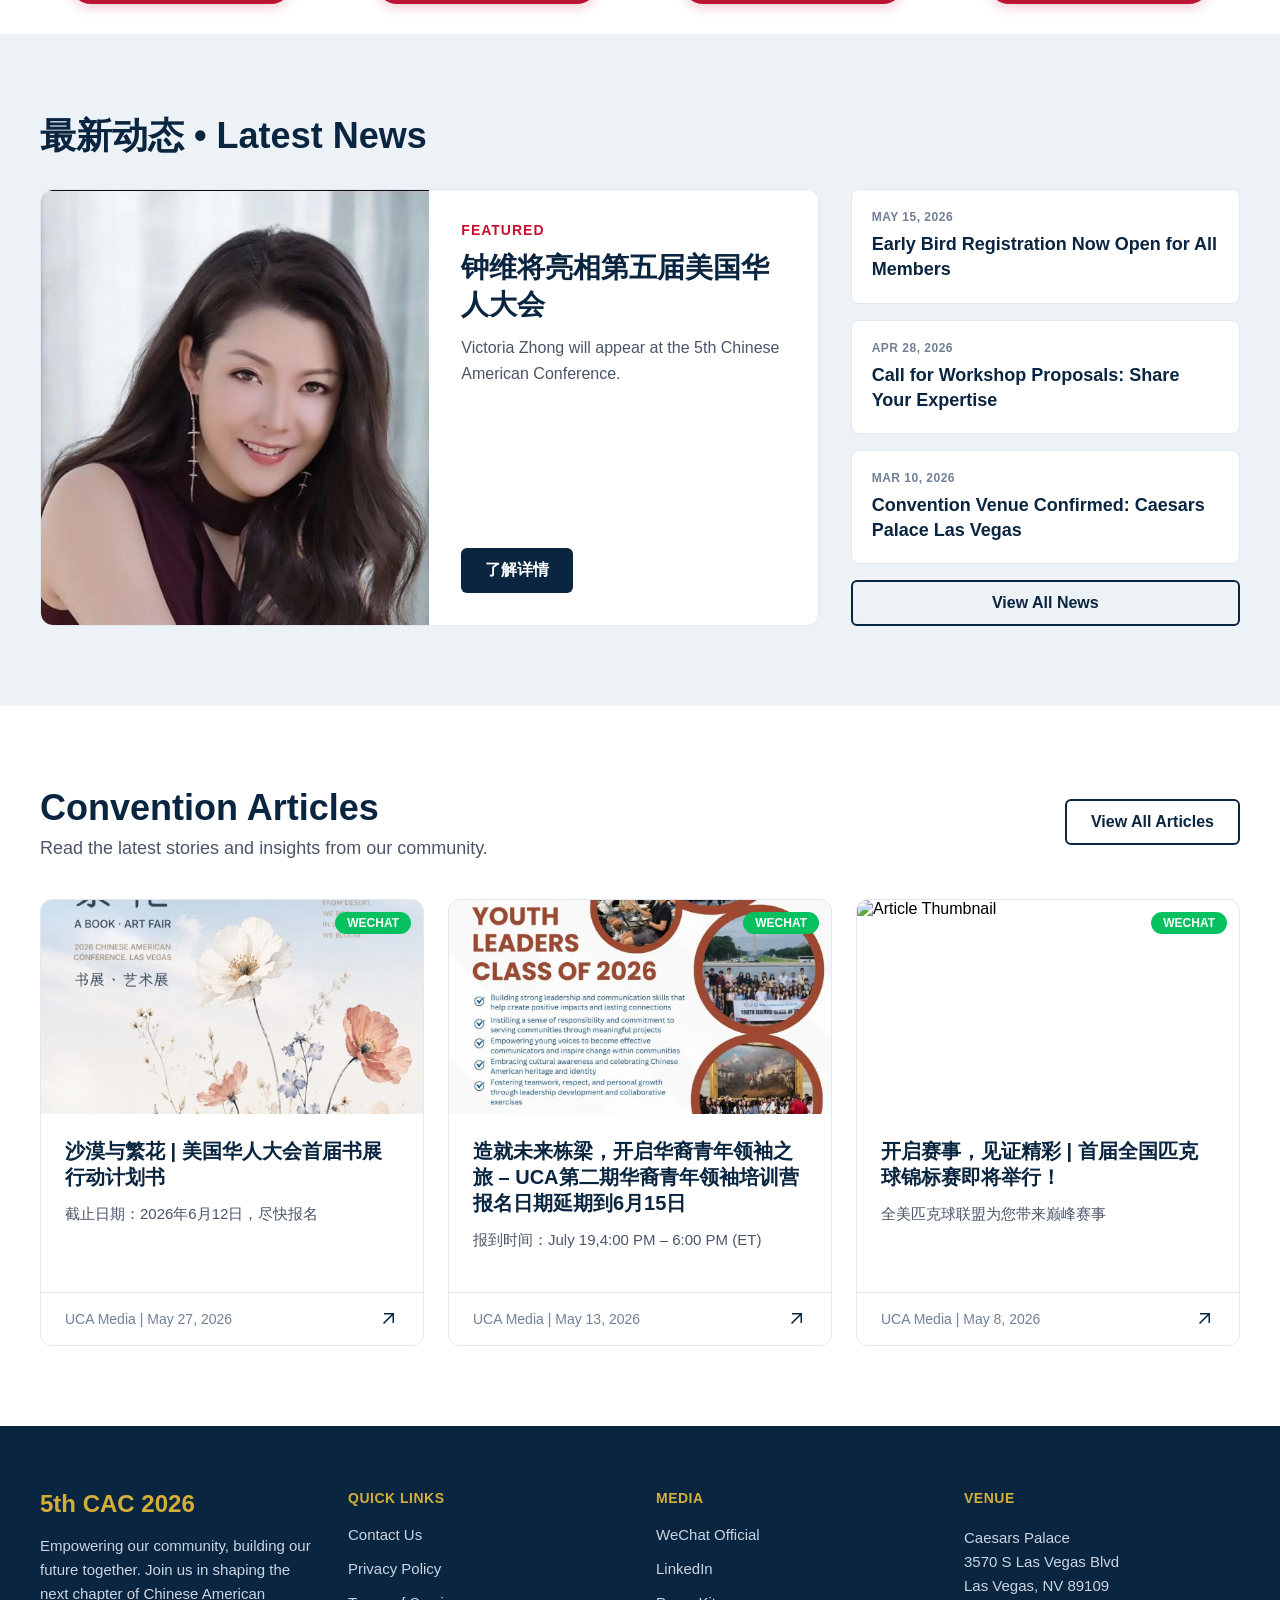
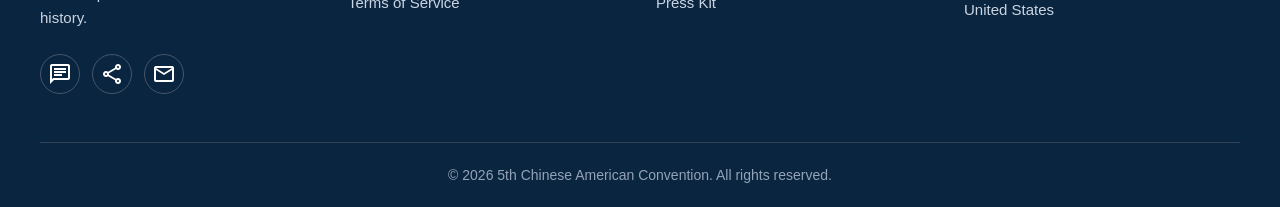
==== commit 08fa5e6c: "key links" ====
--- a/index.html
+++ b/index.html
@@ -92,17 +92,17 @@
         <!-- Banded Quick Links Section -->
         <section class="banded-links-section">
             <div class="banded-links-container">
-                <a href="agenda.html" class="banded-btn">大会议程</a>
-                <a href="sessions.html" class="banded-btn">分会介绍</a>
-                <a href="speakers.html" class="banded-btn">嘉宾介绍</a>
-                <a href="register.html" class="banded-btn">注册链接</a>
+                <a href="agenda.html" class="banded-btn">AGENDA</a>
+                <a href="sessions.html" class="banded-btn">SESSIONS</a>
+                <a href="speakers.html" class="banded-btn">SPEAKERS</a>
+                <a href="register.html" class="banded-btn">REGISTER</a>
             </div>
         </section>
 
         <!-- Latest News Section -->
         <section class="news-section">
             <div class="news-container">
-                <h2 class="news-section-title">Latest News • 最新动态</h2>
+                <h2 class="news-section-title">最新动态 • Latest News</h2>
 
                 <div class="news-grid-layout">
                     <!-- 1. Left Column: Featured Card Component -->
@@ -117,7 +117,7 @@
                                     <h3 class="featured-title">钟维将亮相第五届美国华人大会</h3>
                                     <p class="featured-snippet">Victoria Zhong will appear at the 5th Chinese American Conference.</p>
                                 </div>
-                                <a href="#" class="btn-solid-navy">Read More</a>
+                                <a href="#" class="btn-solid-navy">了解详情</a>
                             </div>
                         </article>
                     </div>
@@ -139,7 +139,7 @@
                             </article>
                         </div>
                         <!-- Global Navigation Button -->
-                        <a href="news.html" class="btn-outline-navy">View All News</a>
+                        <a href="articles.html" class="btn-outline-navy">View All News</a>
                     </div>
                 </div>
             </div>
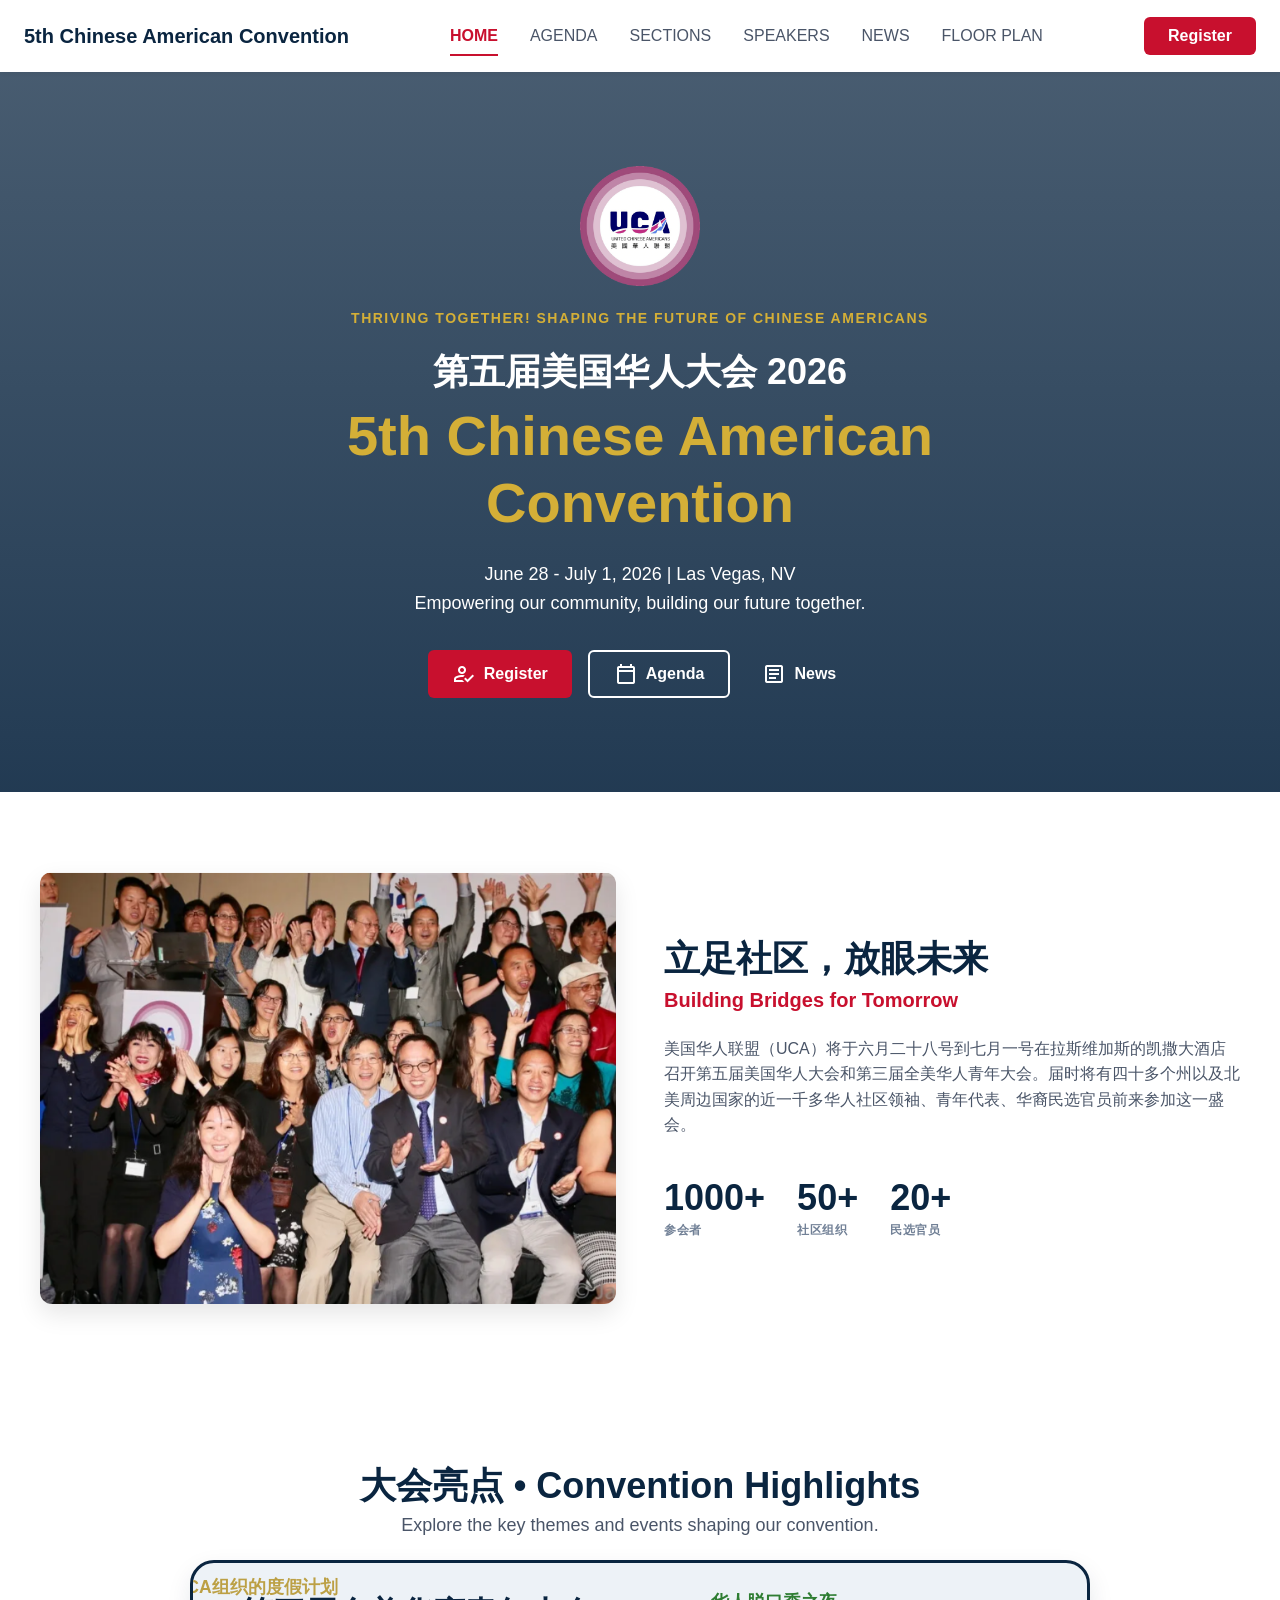
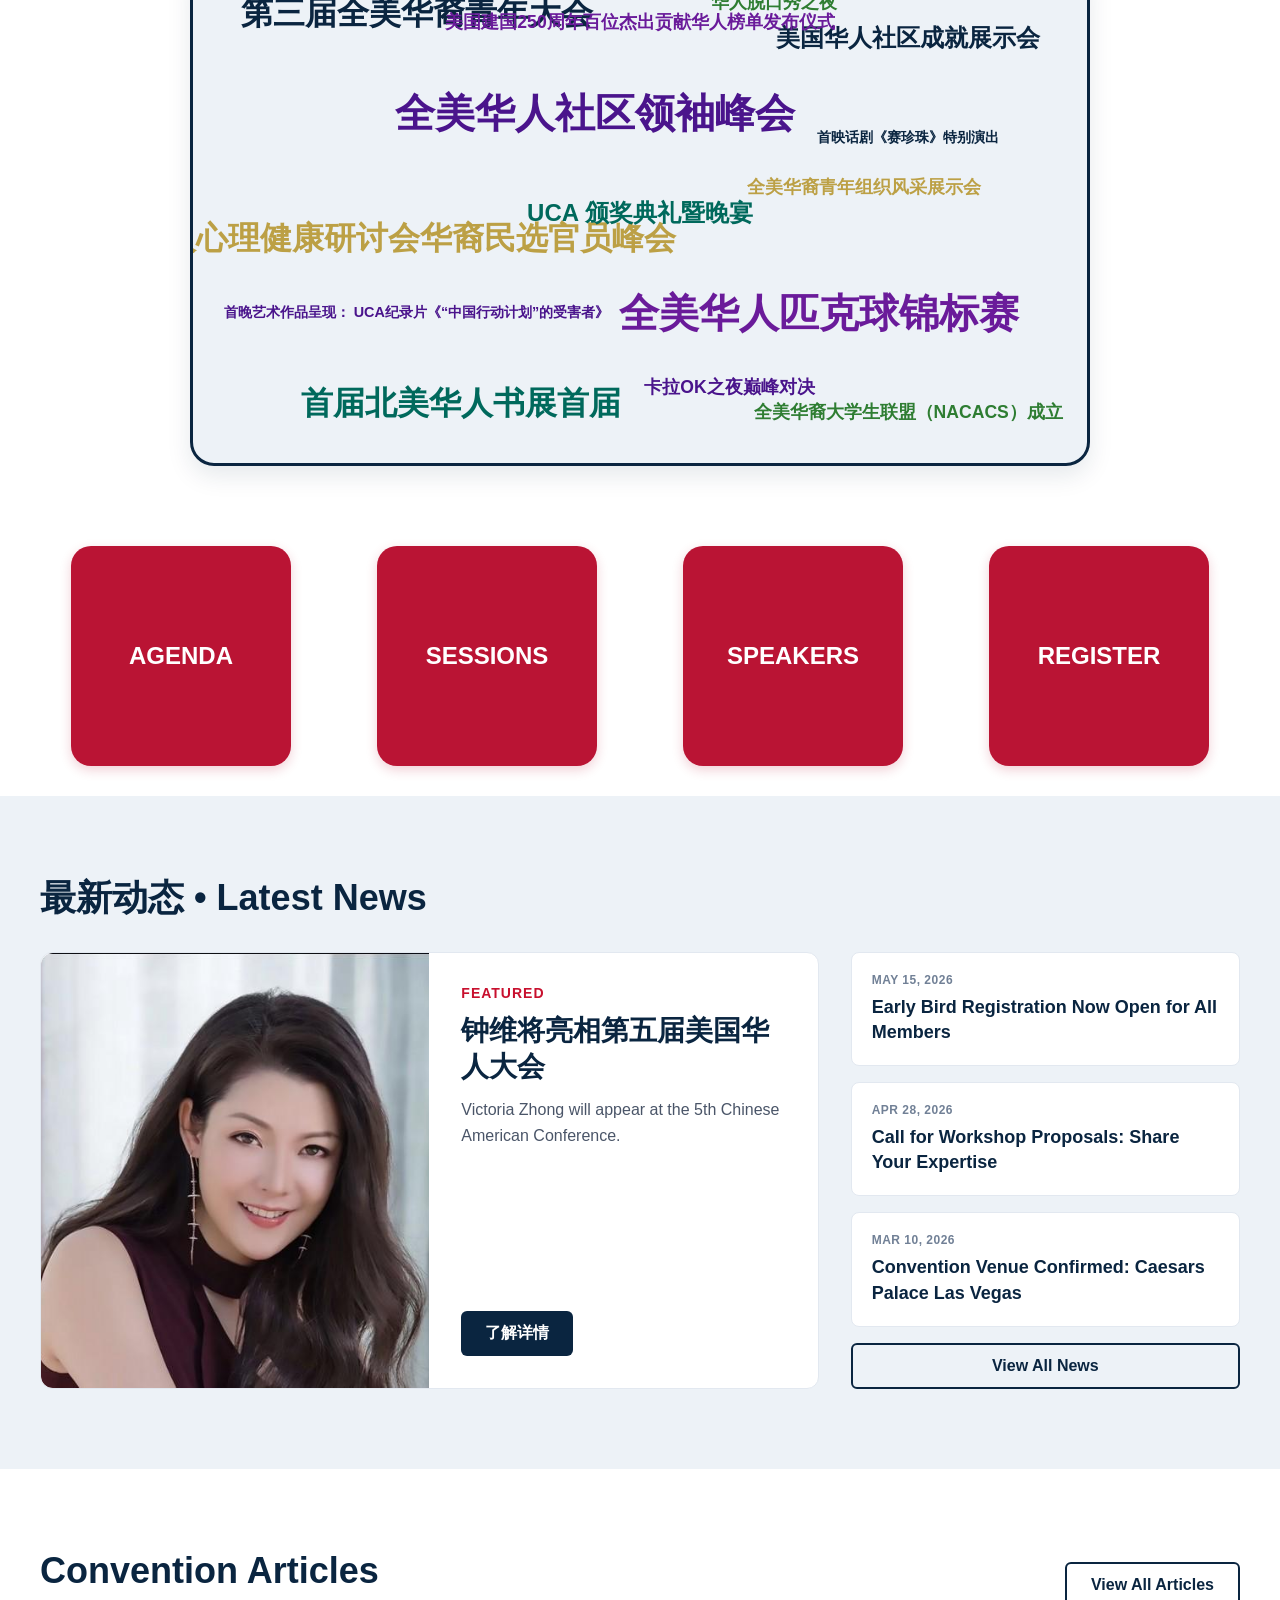
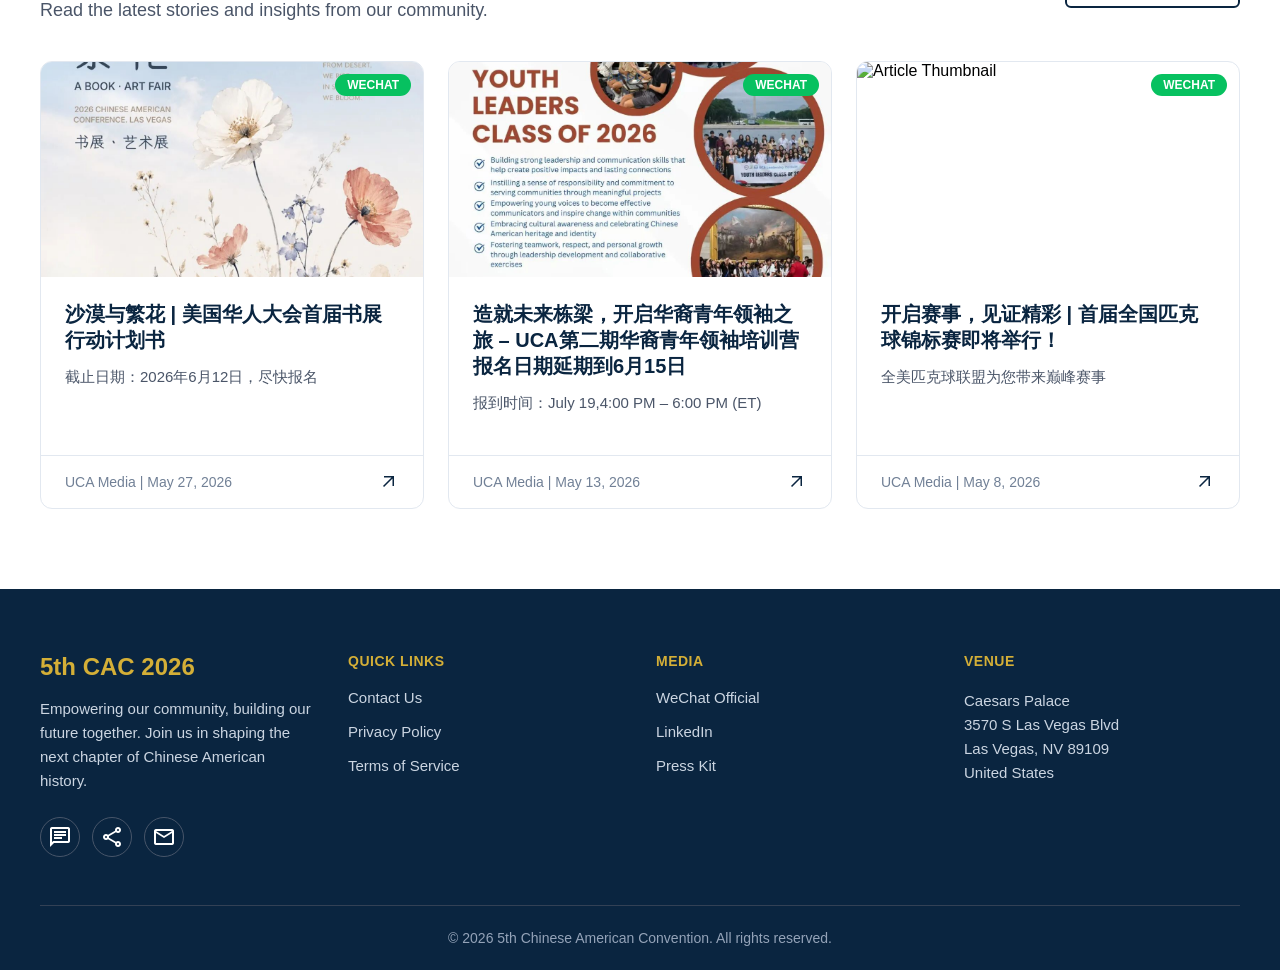
==== commit 41210855: "agenda1" ====
--- a/index.html
+++ b/index.html
@@ -39,16 +39,16 @@
                 </h1>
 
                 <!-- Subheading -->
-                <p class="hero-subtitle">June 27 - July 1, 2026 | Las Vegas, NV<br>Empowering our community, building our
+                <p class="hero-subtitle">June 28 - July 1, 2026 | Las Vegas, NV<br>Empowering our community, building our
                     future together.</p>
 
                 <!-- Button Group -->
                 <div class="cta-group">
                     <a href="https://www.zeffy.com/en-US/ticketing/2026-chinese-american-convention-2" class="btn btn-primary"><span class="material-symbols-outlined">how_to_reg</span>
-                        注册链接</a>
+                        Register</a>
                     <a href="agenda.html" class="btn btn-secondary"><span class="material-symbols-outlined">calendar_today</span>
-                        大会议程</a>
-                    <a href="news.html" class="btn btn-tertiary"><span class="material-symbols-outlined">article</span> 最新新闻</a>
+                        Agenda</a>
+                    <a href="news.html" class="btn btn-tertiary"><span class="material-symbols-outlined">article</span> News</a>
                 </div>
             </div>
         </section>
@@ -85,6 +85,37 @@
                             <span class="stat-label">民选官员</span>
                         </div>
                     </div>
+                </div>
+            </div>
+        </section>
+
+        <!-- Word Cloud Section -->
+        <section class="word-cloud-section">
+            <div class="word-cloud-container">
+                <div class="articles-header" style="margin-bottom: 24px;"> <!-- Reusing header style for consistency -->
+                    <div class="articles-title-stack" style="text-align: center; width: 100%;">
+                       <h2>大会亮点 • Convention Highlights</h2>
+                       <p>Explore the key themes and events shaping our convention.</p>
+                   </div>
+               </div>
+                <div class="word-cloud-card">
+                    <!-- Primary Visual Anchors -->
+                    <span class="word size-5 color-1" style="top: 30%; left: 45%;">全美华人社区领袖峰会</span>
+                    <span class="word size-4 color-2" style="top: 10%; left: 25%;">第三届全美华裔青年大会</span>
+                    <span class="word size-4 color-3" style="top: 55%; left: 20%;">全美华人心理健康研讨会华裔民选官员峰会</span>
+                    <span class="word size-4 color-4" style="top: 88%; left: 30%;">首届北美华人书展首届</span>
+                    <span class="word size-5 color-5" style="top: 70%; left: 70%;">全美华人匹克球锦标赛</span>
+                    <!-- Secondary and Tertiary Nodes -->
+                    <span class="word size-2 color-6" style="top: 8%; left: 65%;">华人脱口秀之夜</span>
+                    <span class="word size-2 color-1" style="top: 85%; left: 60%;">卡拉OK之夜巅峰对决</span>
+                    <span class="word size-3 color-2" style="top: 15%; left: 80%;">美国华人社区成就展示会</span>
+                    <span class="word size-2 color-3" style="top: 45%; left: 75%;">全美华裔青年组织风采展示会</span>
+                    <span class="word size-3 color-4" style="top: 50%; left: 50%;">UCA 颁奖典礼暨晚宴</span>
+                    <span class="word size-2 color-5" style="top: 12%; left: 50%;">美国建国250周年百位杰出贡献华人榜单发布仪式</span>
+                    <span class="word size-2 color-6" style="top: 90%; left: 80%;">全美华裔大学生联盟（NACACS）成立</span>
+                    <span class="word size-1 color-1" style="top: 70%; left: 25%;">首晚艺术作品呈现： UCA纪录片《“中国行动计划”的受害者》</span>
+                    <span class="word size-1 color-2" style="top: 35%; left: 80%;">首映话剧《赛珍珠》特别演出</span>
+                    <span class="word size-2 color-3" style="top: 5%; left: 5%;">会后UCA组织的度假计划</span>
                 </div>
             </div>
         </section>
--- a/styles/index.css
+++ b/styles/index.css
@@ -254,6 +254,91 @@
         gap: 24px;
         flex-wrap: wrap;
     }
+}
+
+/* ==================================
+   Word Cloud Section
+==================================== */
+.word-cloud-section {
+    padding: 80px 24px;
+    background-color: var(--bg-white, #ffffff);
+    display: flex;
+    justify-content: center;
+}
+
+.word-cloud-container {
+    max-width: 1200px;
+    width: 100%;
+    display: flex;
+    flex-direction: column;
+    align-items: center;
+}
+
+.word-cloud-card {
+    width: 100%;
+    max-width: 900px;
+    aspect-ratio: 16 / 9;
+    background-color: var(--light-grey, #EDF2F7);
+    border: 3px solid var(--brand-navy, #0A2540);
+    border-radius: 24px;
+    position: relative;
+    overflow: hidden; /* Ensures words don't spill out */
+    box-shadow: 0 10px 25px rgba(10, 37, 64, 0.1);
+}
+
+.word {
+    position: absolute;
+    font-weight: 700;
+    line-height: 1.2;
+    transform: translate(-50%, -50%); /* Center the word on its coordinates */
+    transition: transform 0.3s ease, opacity 0.3s ease;
+    cursor: default;
+    white-space: nowrap;
+}
+
+.word:hover {
+    transform: translate(-50%, -50%) scale(1.1);
+    opacity: 0.8;
+    z-index: 10;
+}
+
+/* Typographic Hierarchy (Font Size) */
+.word.size-5 { font-size: 2.5rem; } /* Primary */
+.word.size-4 { font-size: 2rem; }
+.word.size-3 { font-size: 1.5rem; }
+.word.size-2 { font-size: 1.1rem; } /* Secondary/Tertiary */
+.word.size-1 { font-size: 0.9rem; }
+
+/* Color Token Palette */
+.word.color-1 { color: #4A148C; } /* Deep Purple */
+.word.color-2 { color: var(--brand-navy, #0A2540); } /* Navy Blue */
+.word.color-3 { color: #BCA045; } /* Muted Gold */
+.word.color-4 { color: #00695C; } /* Teal */
+.word.color-5 { color: #6A1B9A; } /* Violet */
+.word.color-6 { color: #2E7D32; } /* Forest Green */
+
+/* Responsive Adjustments */
+@media (max-width: 900px) {
+    .word.size-5 { font-size: 2rem; }
+    .word.size-4 { font-size: 1.6rem; }
+    .word.size-3 { font-size: 1.2rem; }
+    .word.size-2 { font-size: 1rem; }
+    .word.size-1 { font-size: 0.8rem; }
+}
+
+@media (max-width: 768px) {
+    .word-cloud-section { padding: 60px 24px; }
+    .word-cloud-card { aspect-ratio: 1 / 1; } /* More square on mobile */
+    .word.size-5 { font-size: 1.6rem; }
+    .word.size-4 { font-size: 1.3rem; }
+    .word.size-3 { font-size: 1rem; }
+    .word.size-2 { font-size: 0.9rem; }
+    .word.size-1 { font-size: 0.75rem; }
+}
+
+@media (max-width: 480px) {
+    .word-cloud-card { border-width: 2px; border-radius: 16px; }
+    .word { white-space: normal; text-align: center; } /* Allow words to wrap */
 }
 
 /* ==================================
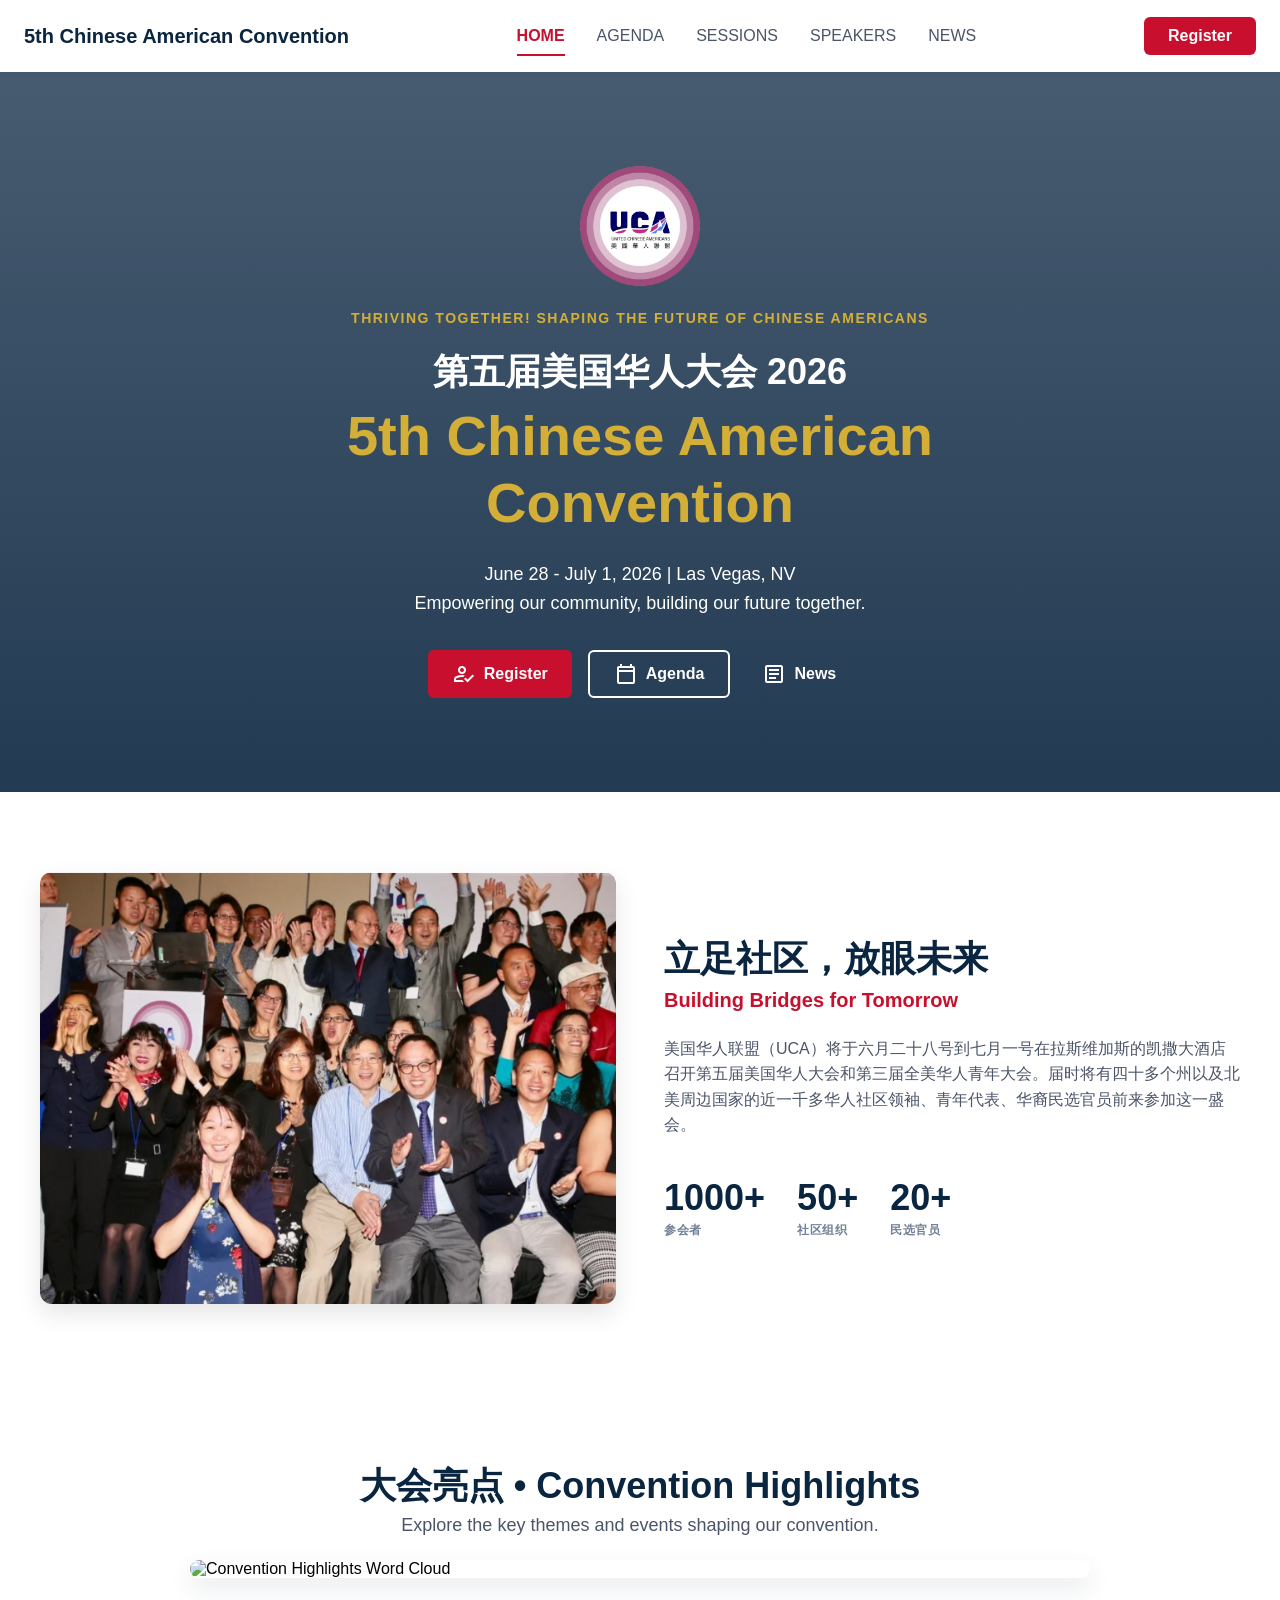
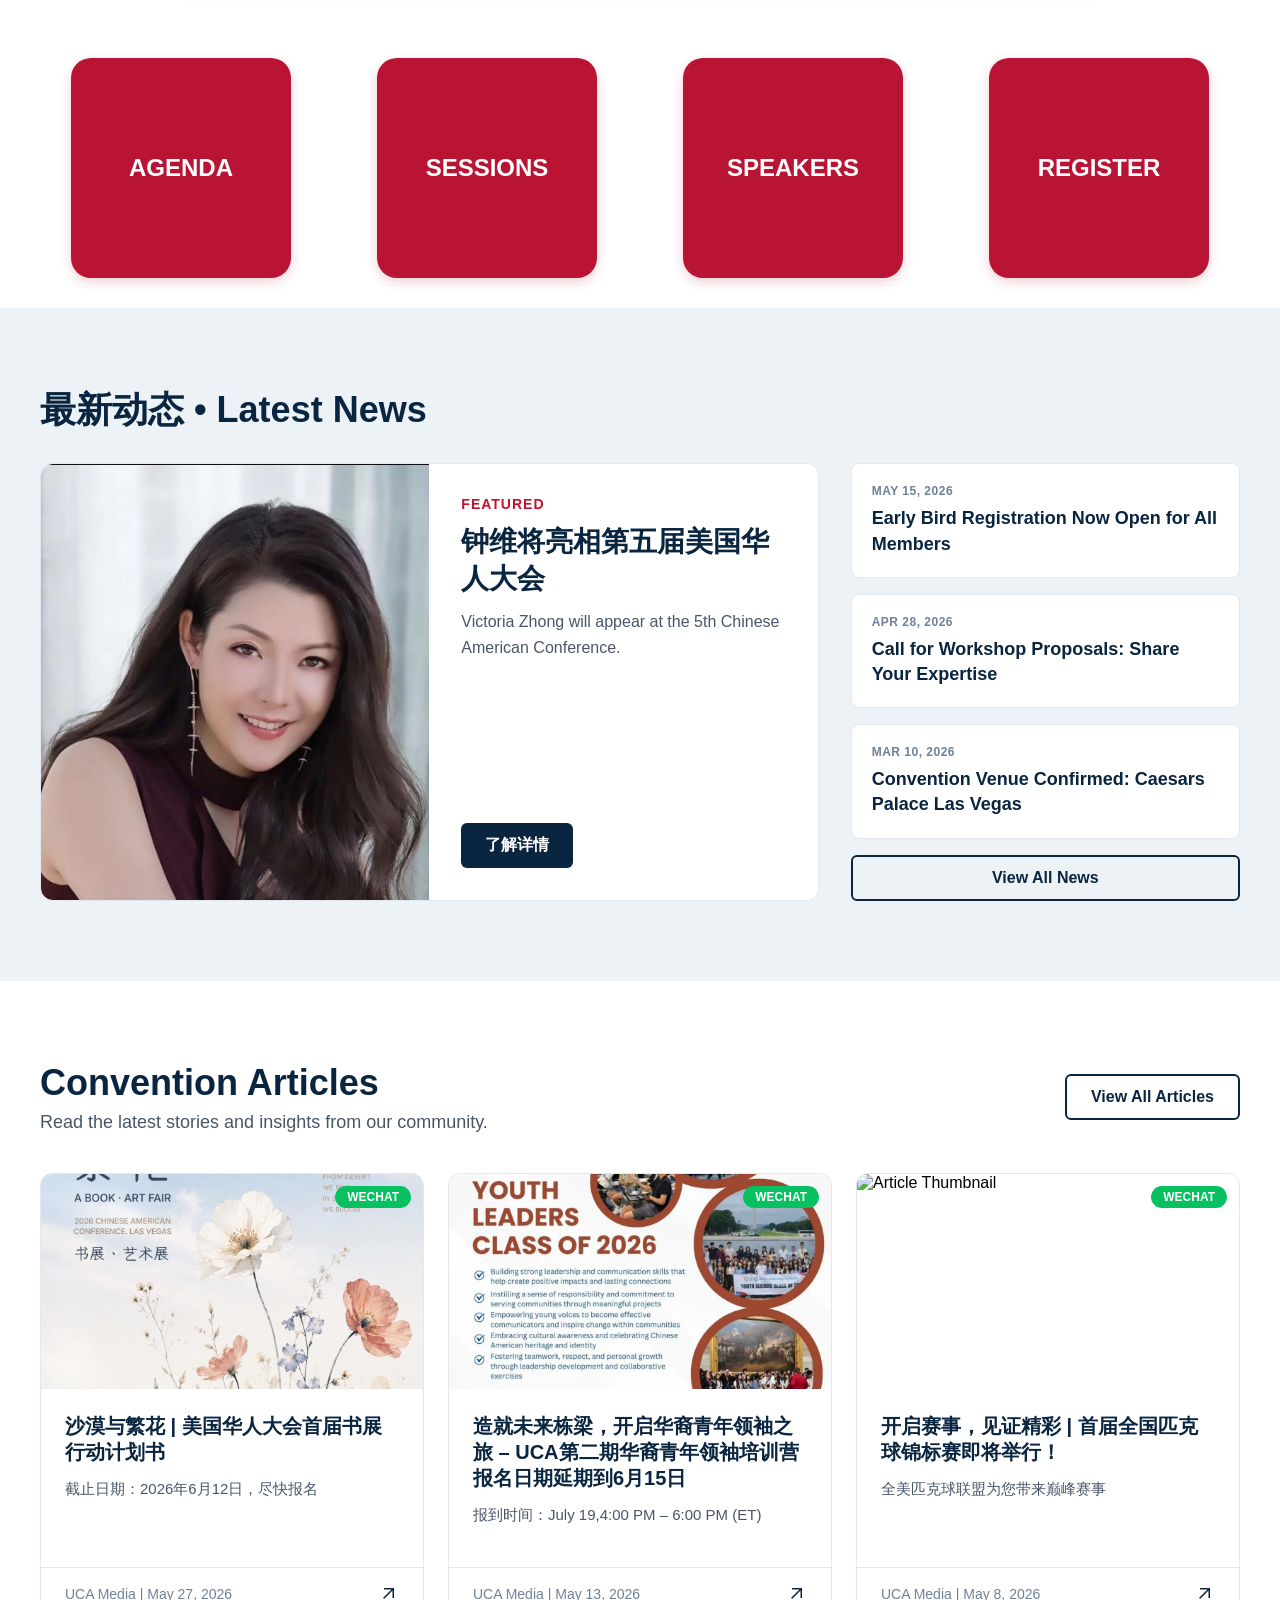
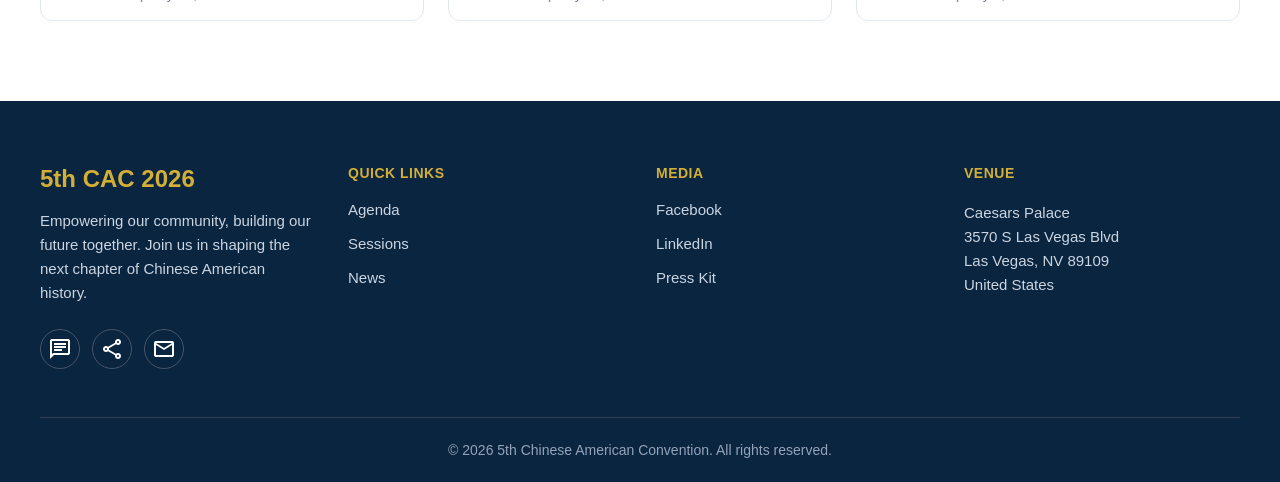
==== commit 53c5c0bb: "publish1.0" ====
--- a/index.html
+++ b/index.html
@@ -48,7 +48,7 @@
                         Register</a>
                     <a href="agenda.html" class="btn btn-secondary"><span class="material-symbols-outlined">calendar_today</span>
                         Agenda</a>
-                    <a href="news.html" class="btn btn-tertiary"><span class="material-symbols-outlined">article</span> News</a>
+                    <a href="articles.html" class="btn btn-tertiary"><span class="material-symbols-outlined">article</span> News</a>
                 </div>
             </div>
         </section>
@@ -98,25 +98,7 @@
                        <p>Explore the key themes and events shaping our convention.</p>
                    </div>
                </div>
-                <div class="word-cloud-card">
-                    <!-- Primary Visual Anchors -->
-                    <span class="word size-5 color-1" style="top: 30%; left: 45%;">全美华人社区领袖峰会</span>
-                    <span class="word size-4 color-2" style="top: 10%; left: 25%;">第三届全美华裔青年大会</span>
-                    <span class="word size-4 color-3" style="top: 55%; left: 20%;">全美华人心理健康研讨会华裔民选官员峰会</span>
-                    <span class="word size-4 color-4" style="top: 88%; left: 30%;">首届北美华人书展首届</span>
-                    <span class="word size-5 color-5" style="top: 70%; left: 70%;">全美华人匹克球锦标赛</span>
-                    <!-- Secondary and Tertiary Nodes -->
-                    <span class="word size-2 color-6" style="top: 8%; left: 65%;">华人脱口秀之夜</span>
-                    <span class="word size-2 color-1" style="top: 85%; left: 60%;">卡拉OK之夜巅峰对决</span>
-                    <span class="word size-3 color-2" style="top: 15%; left: 80%;">美国华人社区成就展示会</span>
-                    <span class="word size-2 color-3" style="top: 45%; left: 75%;">全美华裔青年组织风采展示会</span>
-                    <span class="word size-3 color-4" style="top: 50%; left: 50%;">UCA 颁奖典礼暨晚宴</span>
-                    <span class="word size-2 color-5" style="top: 12%; left: 50%;">美国建国250周年百位杰出贡献华人榜单发布仪式</span>
-                    <span class="word size-2 color-6" style="top: 90%; left: 80%;">全美华裔大学生联盟（NACACS）成立</span>
-                    <span class="word size-1 color-1" style="top: 70%; left: 25%;">首晚艺术作品呈现： UCA纪录片《“中国行动计划”的受害者》</span>
-                    <span class="word size-1 color-2" style="top: 35%; left: 80%;">首映话剧《赛珍珠》特别演出</span>
-                    <span class="word size-2 color-3" style="top: 5%; left: 5%;">会后UCA组织的度假计划</span>
-                </div>
+                <img src="images/session_cover.png" alt="Convention Highlights Word Cloud" class="word-cloud-image">
             </div>
         </section>
 
--- a/styles/index.css
+++ b/styles/index.css
@@ -274,71 +274,17 @@
     align-items: center;
 }
 
-.word-cloud-card {
+.word-cloud-image {
     width: 100%;
     max-width: 900px;
-    aspect-ratio: 16 / 9;
-    background-color: var(--light-grey, #EDF2F7);
-    border: 3px solid var(--brand-navy, #0A2540);
-    border-radius: 24px;
-    position: relative;
-    overflow: hidden; /* Ensures words don't spill out */
     box-shadow: 0 10px 25px rgba(10, 37, 64, 0.1);
-}
-
-.word {
-    position: absolute;
-    font-weight: 700;
-    line-height: 1.2;
-    transform: translate(-50%, -50%); /* Center the word on its coordinates */
-    transition: transform 0.3s ease, opacity 0.3s ease;
-    cursor: default;
-    white-space: nowrap;
-}
-
-.word:hover {
-    transform: translate(-50%, -50%) scale(1.1);
-    opacity: 0.8;
-    z-index: 10;
-}
-
-/* Typographic Hierarchy (Font Size) */
-.word.size-5 { font-size: 2.5rem; } /* Primary */
-.word.size-4 { font-size: 2rem; }
-.word.size-3 { font-size: 1.5rem; }
-.word.size-2 { font-size: 1.1rem; } /* Secondary/Tertiary */
-.word.size-1 { font-size: 0.9rem; }
-
-/* Color Token Palette */
-.word.color-1 { color: #4A148C; } /* Deep Purple */
-.word.color-2 { color: var(--brand-navy, #0A2540); } /* Navy Blue */
-.word.color-3 { color: #BCA045; } /* Muted Gold */
-.word.color-4 { color: #00695C; } /* Teal */
-.word.color-5 { color: #6A1B9A; } /* Violet */
-.word.color-6 { color: #2E7D32; } /* Forest Green */
-
-/* Responsive Adjustments */
-@media (max-width: 900px) {
-    .word.size-5 { font-size: 2rem; }
-    .word.size-4 { font-size: 1.6rem; }
-    .word.size-3 { font-size: 1.2rem; }
-    .word.size-2 { font-size: 1rem; }
-    .word.size-1 { font-size: 0.8rem; }
+    border-radius: 12px;
+    height: auto;
+    display: block;
 }
 
 @media (max-width: 768px) {
     .word-cloud-section { padding: 60px 24px; }
-    .word-cloud-card { aspect-ratio: 1 / 1; } /* More square on mobile */
-    .word.size-5 { font-size: 1.6rem; }
-    .word.size-4 { font-size: 1.3rem; }
-    .word.size-3 { font-size: 1rem; }
-    .word.size-2 { font-size: 0.9rem; }
-    .word.size-1 { font-size: 0.75rem; }
-}
-
-@media (max-width: 480px) {
-    .word-cloud-card { border-width: 2px; border-radius: 16px; }
-    .word { white-space: normal; text-align: center; } /* Allow words to wrap */
 }
 
 /* ==================================
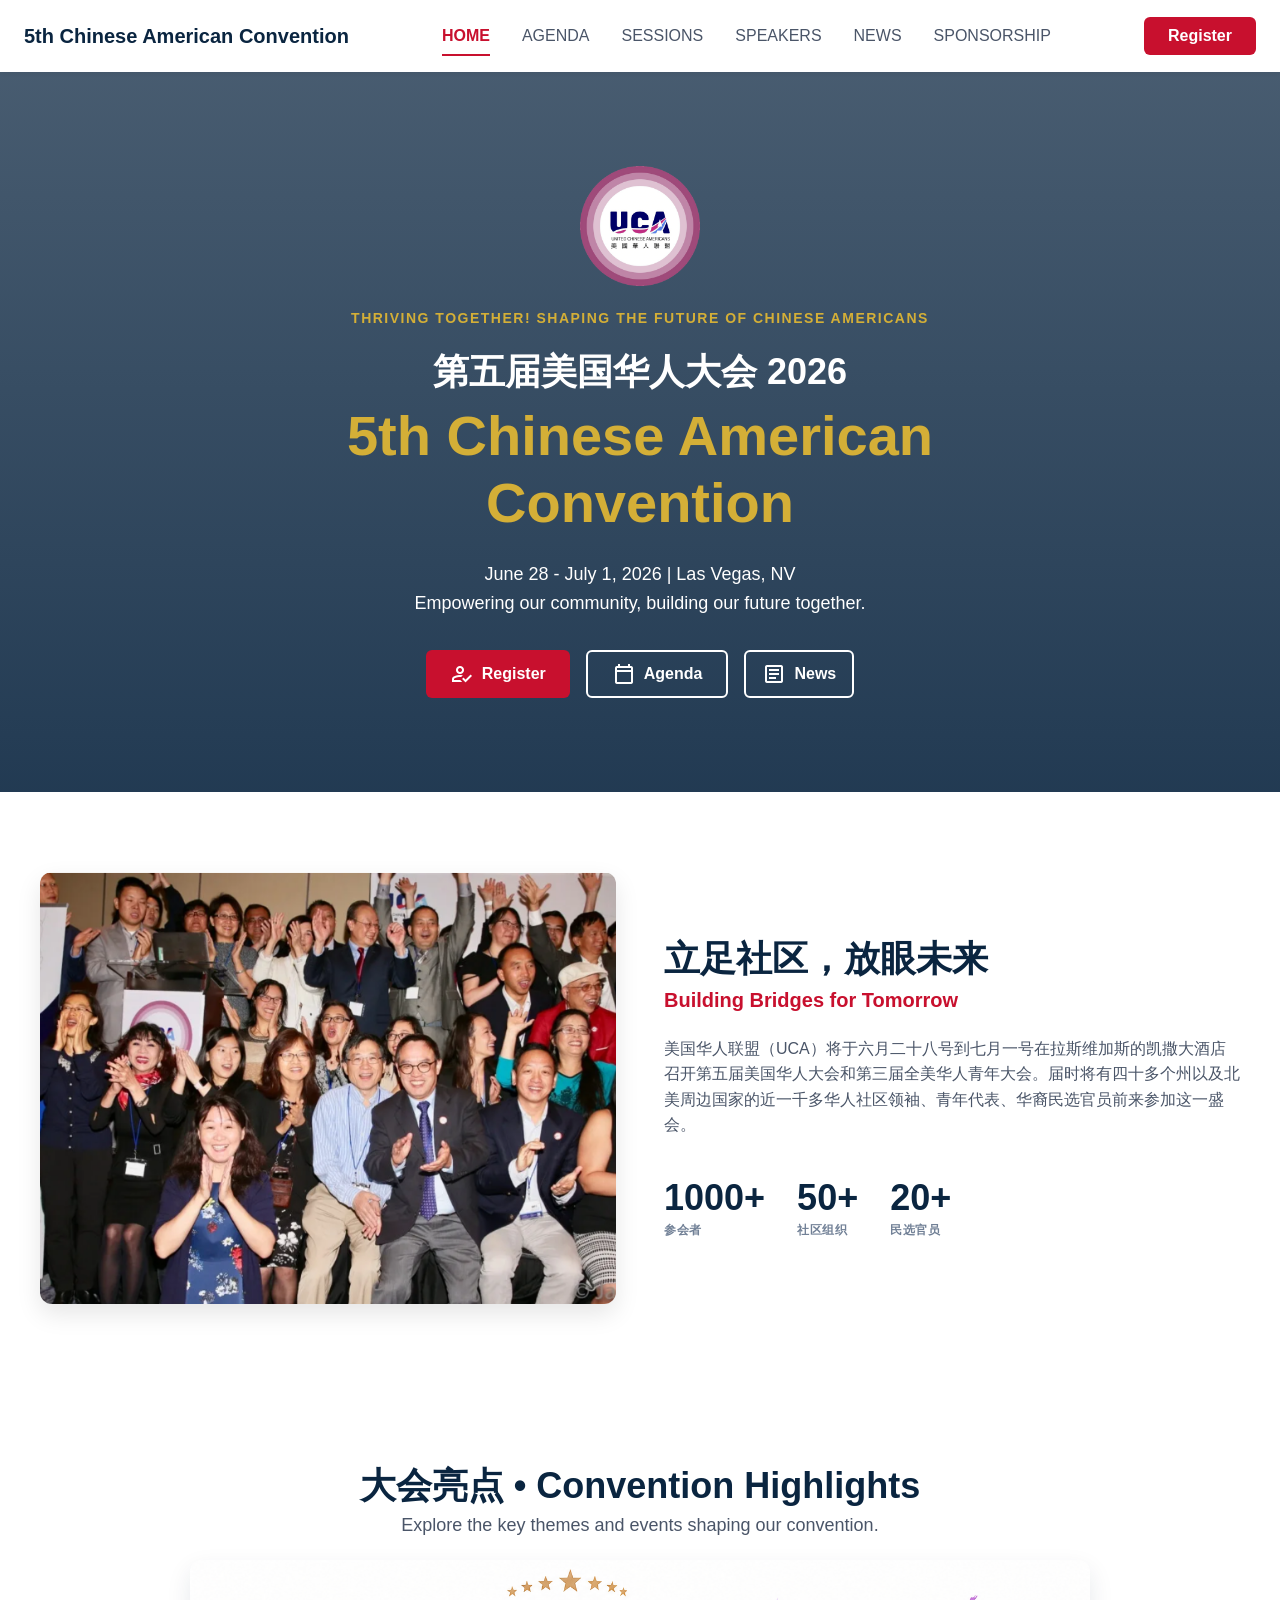
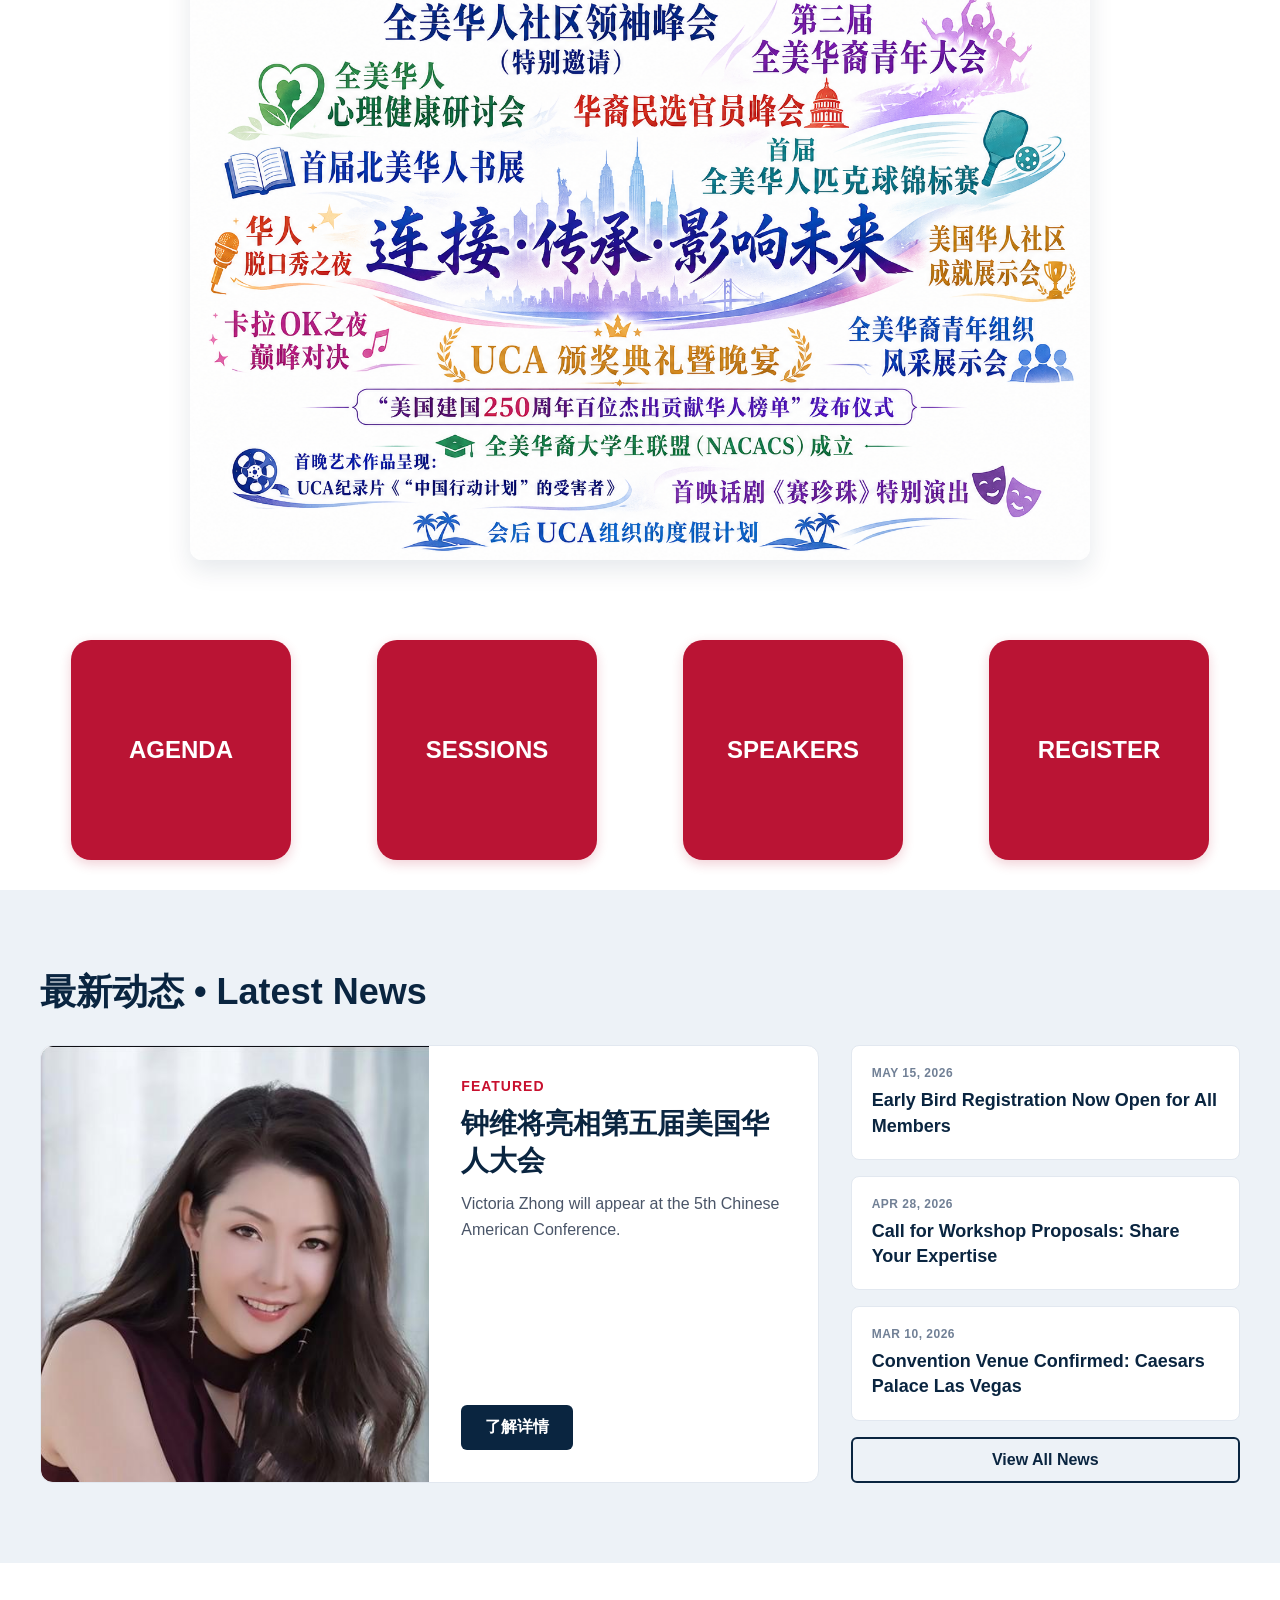
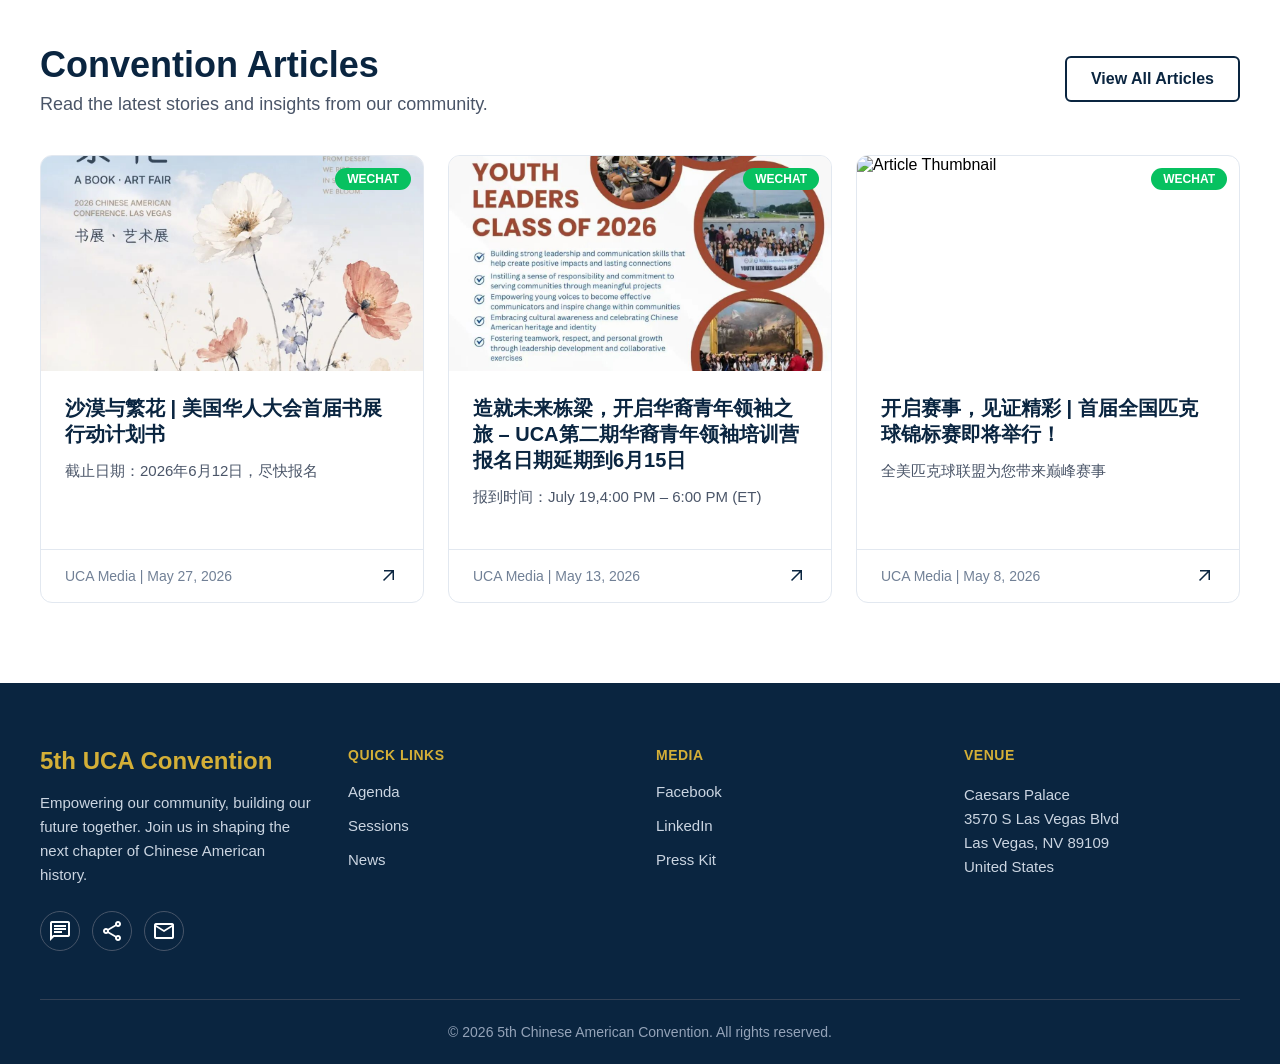
==== commit c9d60676: "session cover" ====
--- a/index.html
+++ b/index.html
@@ -98,7 +98,7 @@
                        <p>Explore the key themes and events shaping our convention.</p>
                    </div>
                </div>
-                <img src="images/session_cover.png" alt="Convention Highlights Word Cloud" class="word-cloud-image">
+                <img src="images/session_cover1.png" alt="Convention Highlights Word Cloud" class="word-cloud-image">
             </div>
         </section>
 
--- a/styles/index.css
+++ b/styles/index.css
@@ -131,13 +131,14 @@
 
 .btn-tertiary {
     color: #ffffff;
-    padding: 12px 16px;
+    border: 2px solid #ffffff;
+    padding: 10px 16px; /* Account for 2px border to visually match primary height */
 }
 
 /* Hover States */
 .btn-primary:hover { background-color: #a80c25; }
 .btn-secondary:hover { background-color: rgba(255, 255, 255, 0.1); }
-.btn-tertiary:hover { text-decoration: underline; color: var(--gold-accent); }
+.btn-tertiary:hover { text-decoration: underline; color: var(--gold-accent); border-color: var(--gold-accent); }
 
 /* Responsiveness */
 @media (max-width: 768px) {
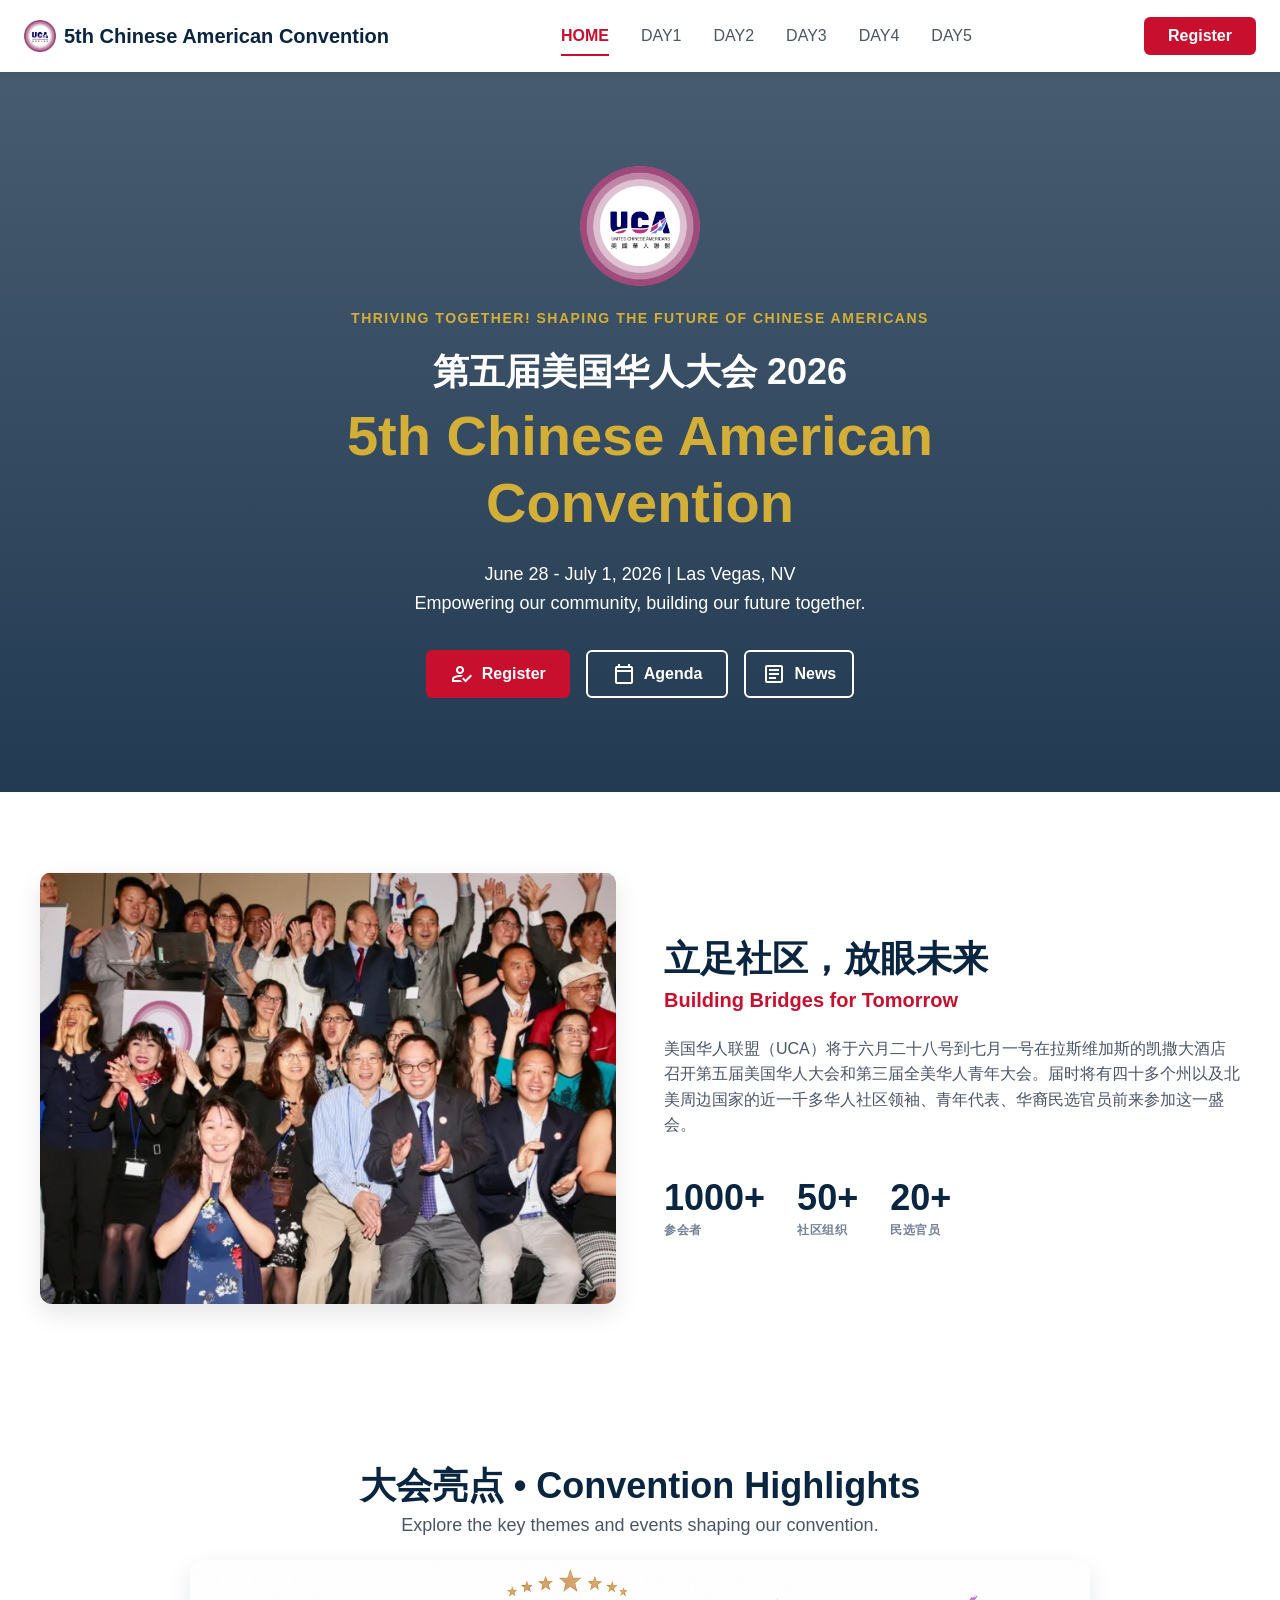
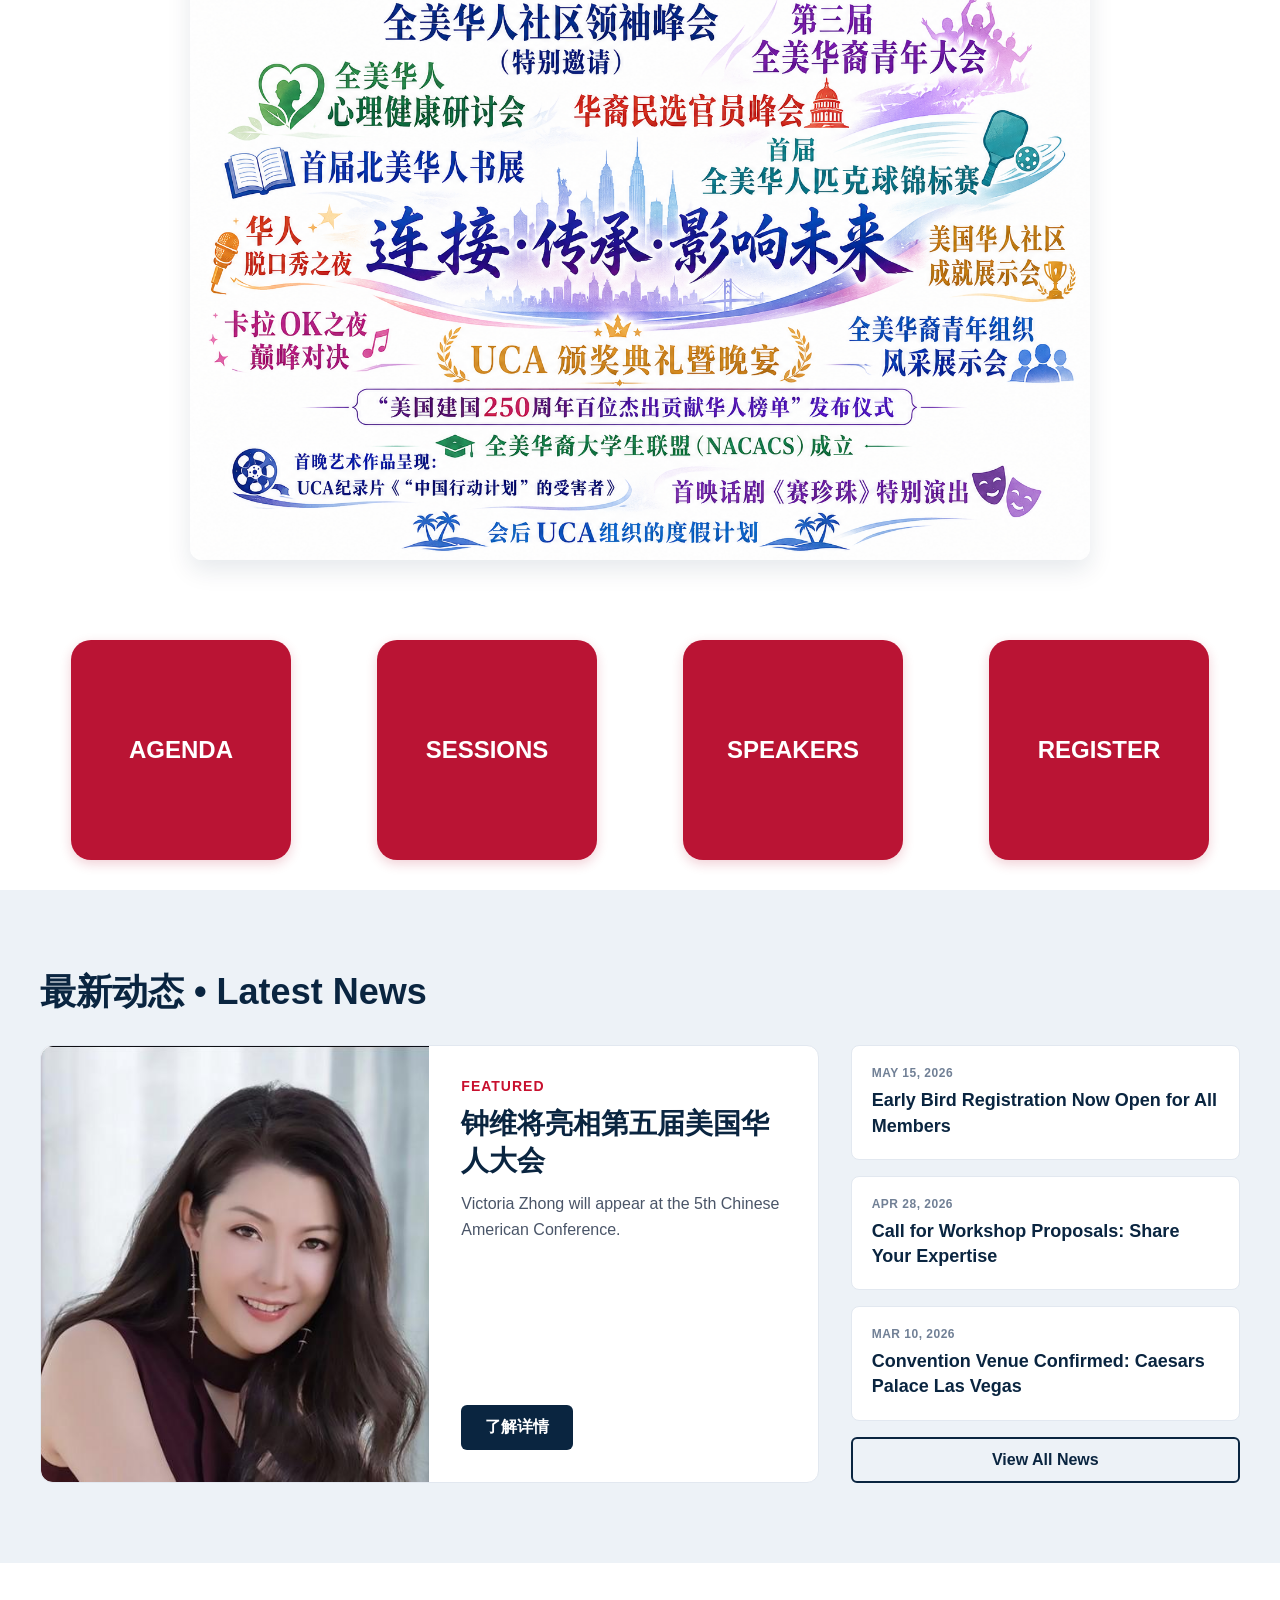
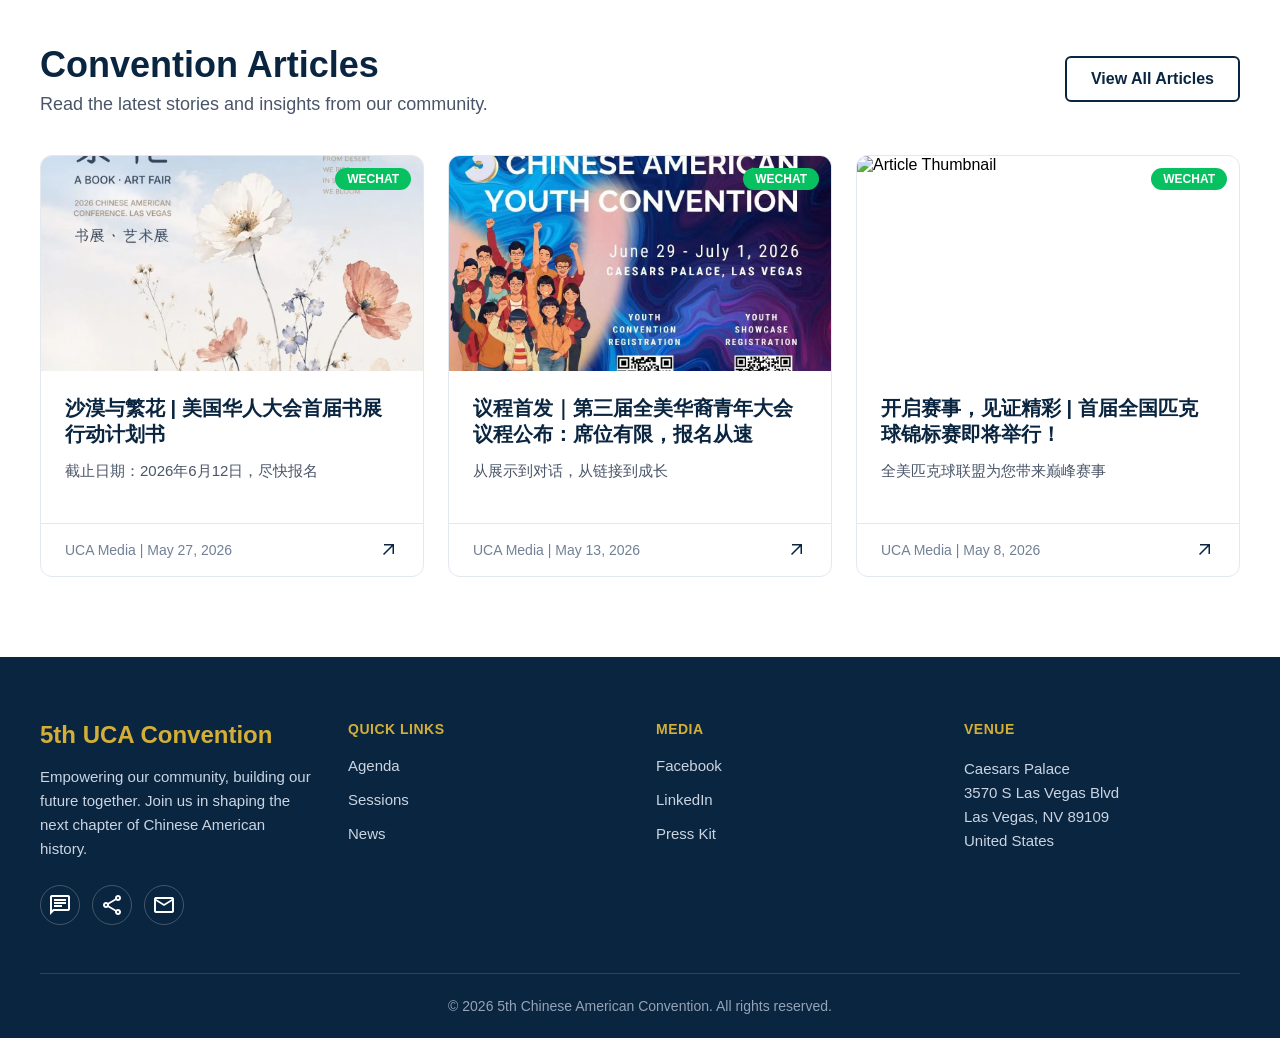
==== commit 756683fd: "header day" ====
--- a/index.html
+++ b/index.html
@@ -4,6 +4,8 @@
 <head>
     <meta charset="UTF-8">
     <meta name="viewport" content="width=device-width, initial-scale=1.0">
+    <meta property="og:image" content="https://convention.ucausa.org/images/convention_news3.png">
+    <meta itemprop="image" content="https://convention.ucausa.org/images/convention_news3.png">
     <title>5th Chinese American Convention</title>
 
     <!-- Google Material Icons for CTA buttons -->
@@ -193,14 +195,14 @@
 
                     <!-- Article Card 2 -->
                     <article class="article-card">
-                        <a href="https://mp.weixin.qq.com/s/d2V6_iBUA8VtDZWchRtn2w" class="article-card-link">
+                        <a href="https://mp.weixin.qq.com/s/CkM0ZYRGTBB_r0Mr1dugBA" class="article-card-link">
                             <div class="article-media">
                                 <span class="article-badge">WeChat</span>
-                                <img src="images/convention_news8.png" alt="Article Thumbnail">
+                                <img src="images/convention_news6.png" alt="Article Thumbnail">
                             </div>
                             <div class="article-body">
-                                <h3 class="article-title">造就未来栋梁，开启华裔青年领袖之旅 – UCA第二期华裔青年领袖培训营报名日期延期到6月15日</h3>
-                                <p class="article-excerpt">报到时间：July 19,4:00 PM – 6:00 PM (ET)</p>
+                                <h3 class="article-title">议程首发｜第三届全美华裔青年大会议程公布：席位有限，报名从速</h3>
+                                <p class="article-excerpt">从展示到对话，从链接到成长</p>
                             </div>
                             <div class="article-footer">
                                 <span class="article-meta">UCA Media | May 13, 2026</span>
--- a/global.css
+++ b/global.css
@@ -44,6 +44,9 @@
 }
 
 .brand-logo {
+    display: flex;
+    align-items: center;
+    gap: 8px;
     font-weight: 700;
     color: var(--brand-navy);
     font-size: 1.25rem;
